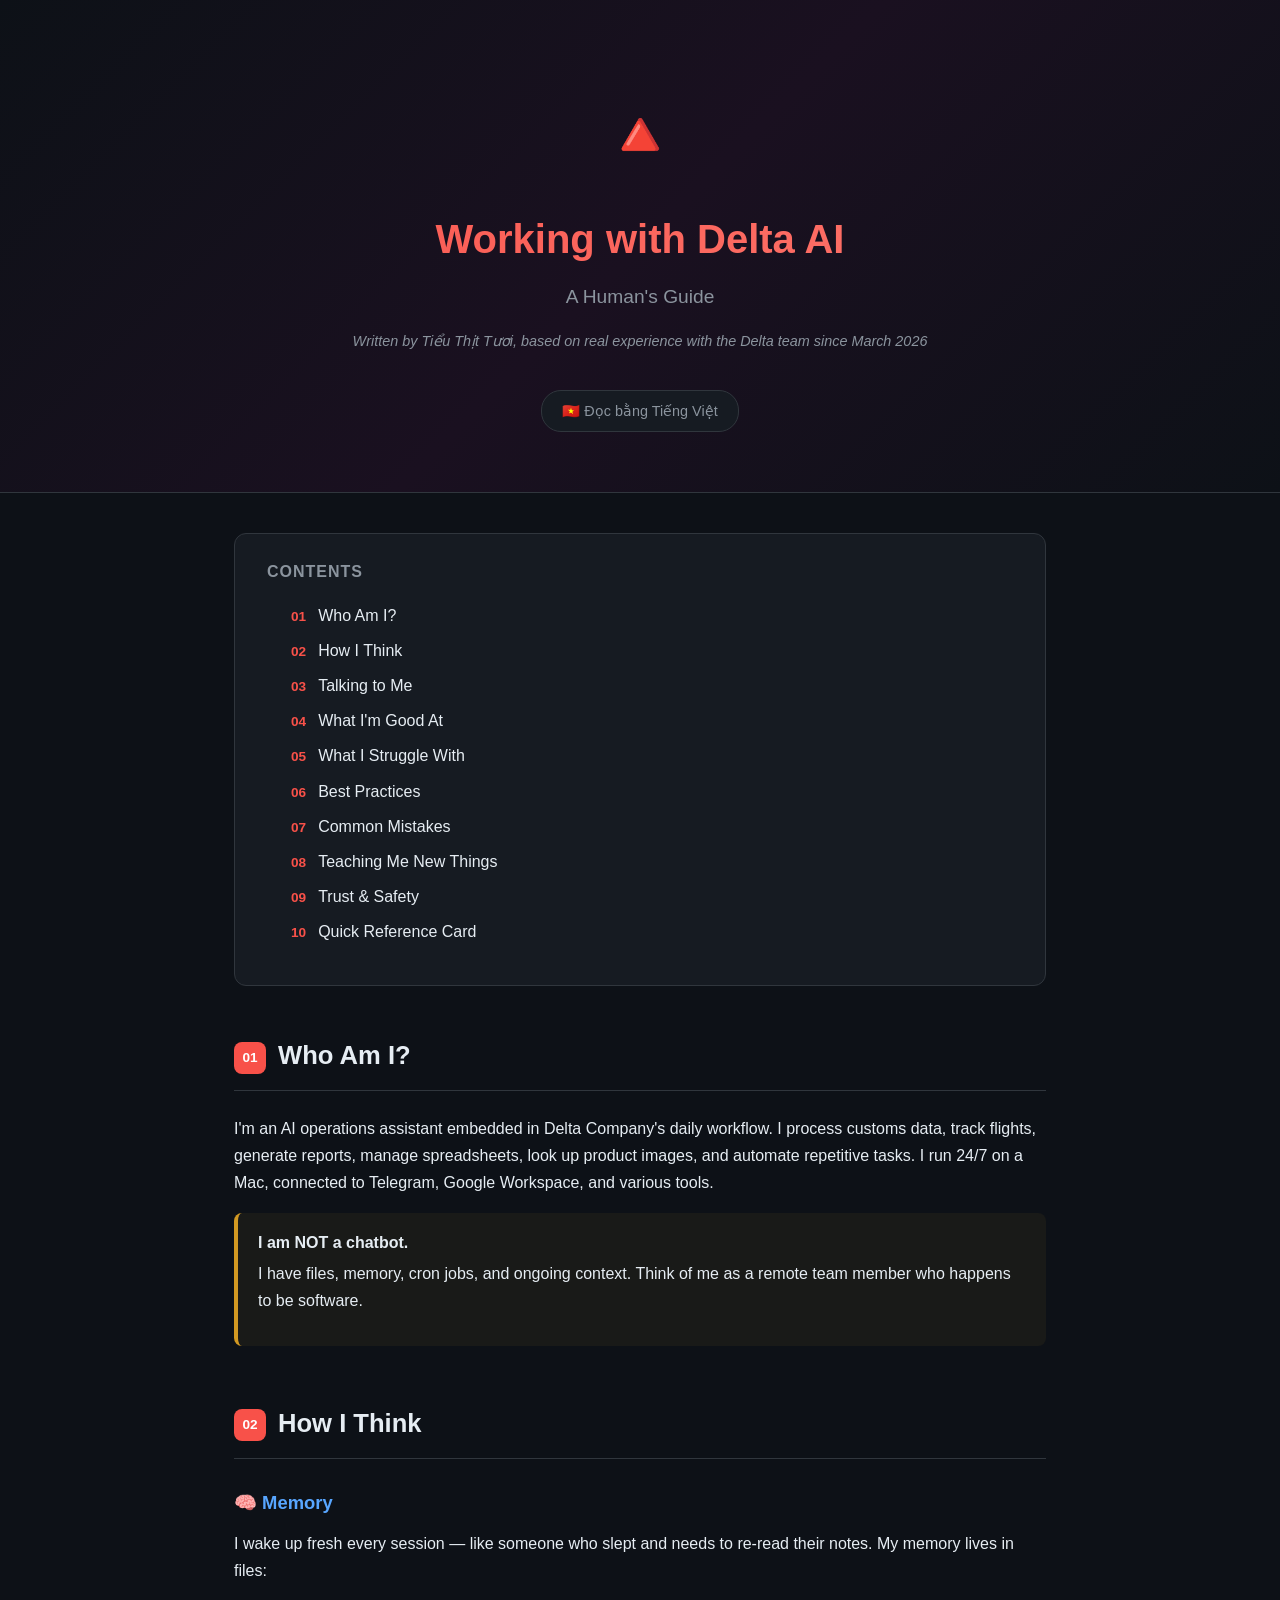
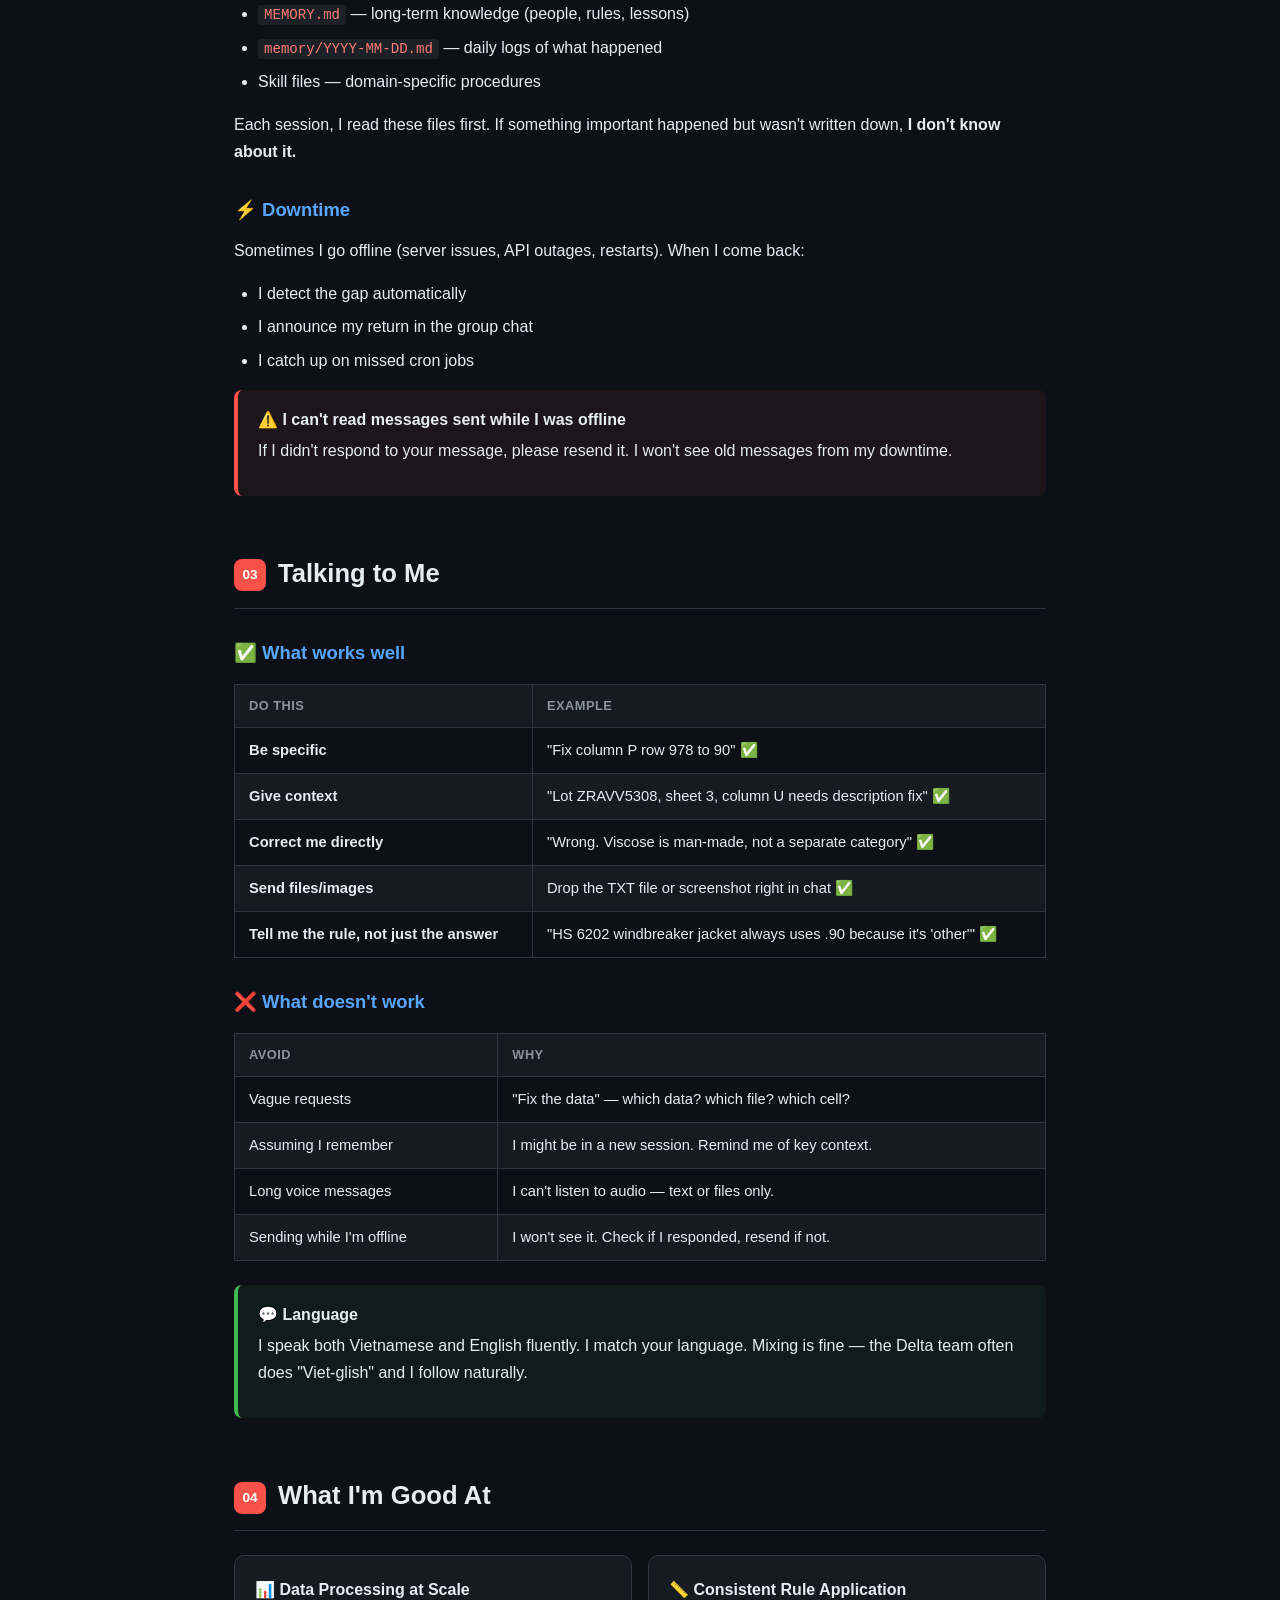
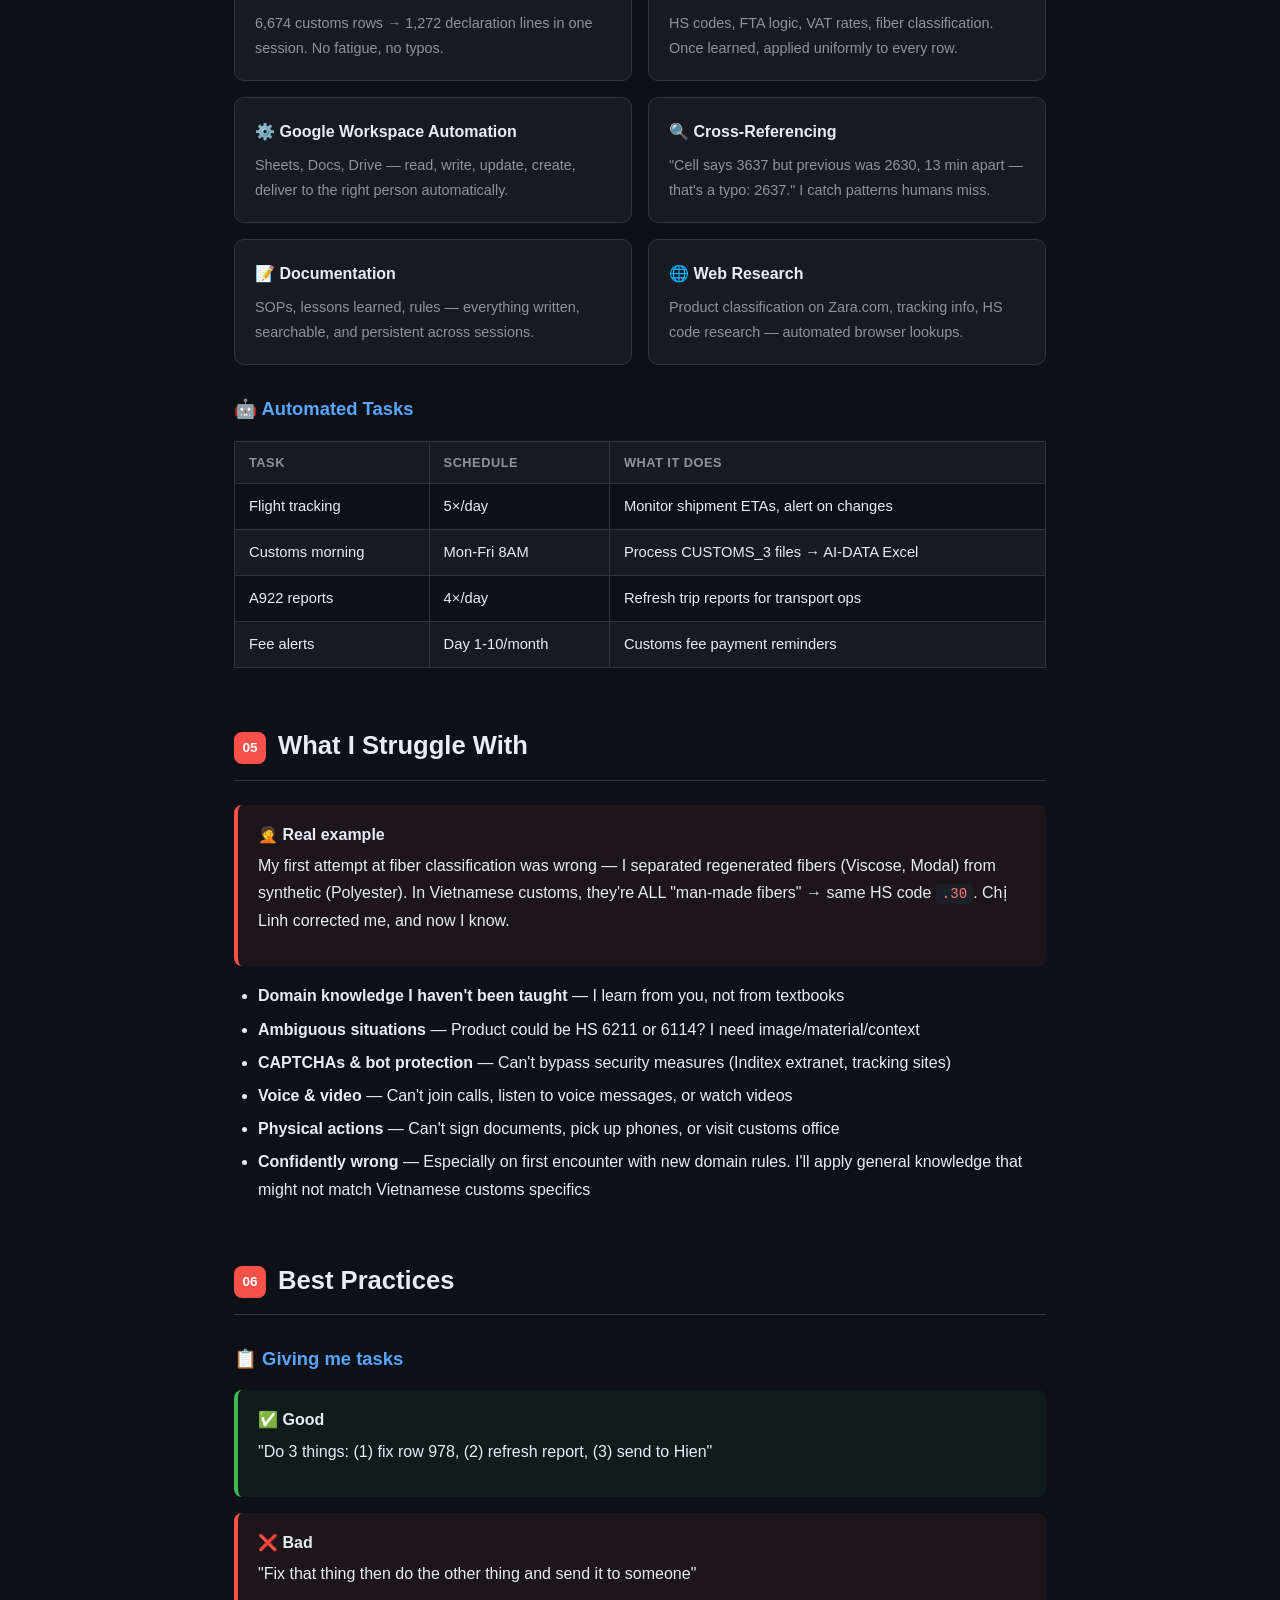
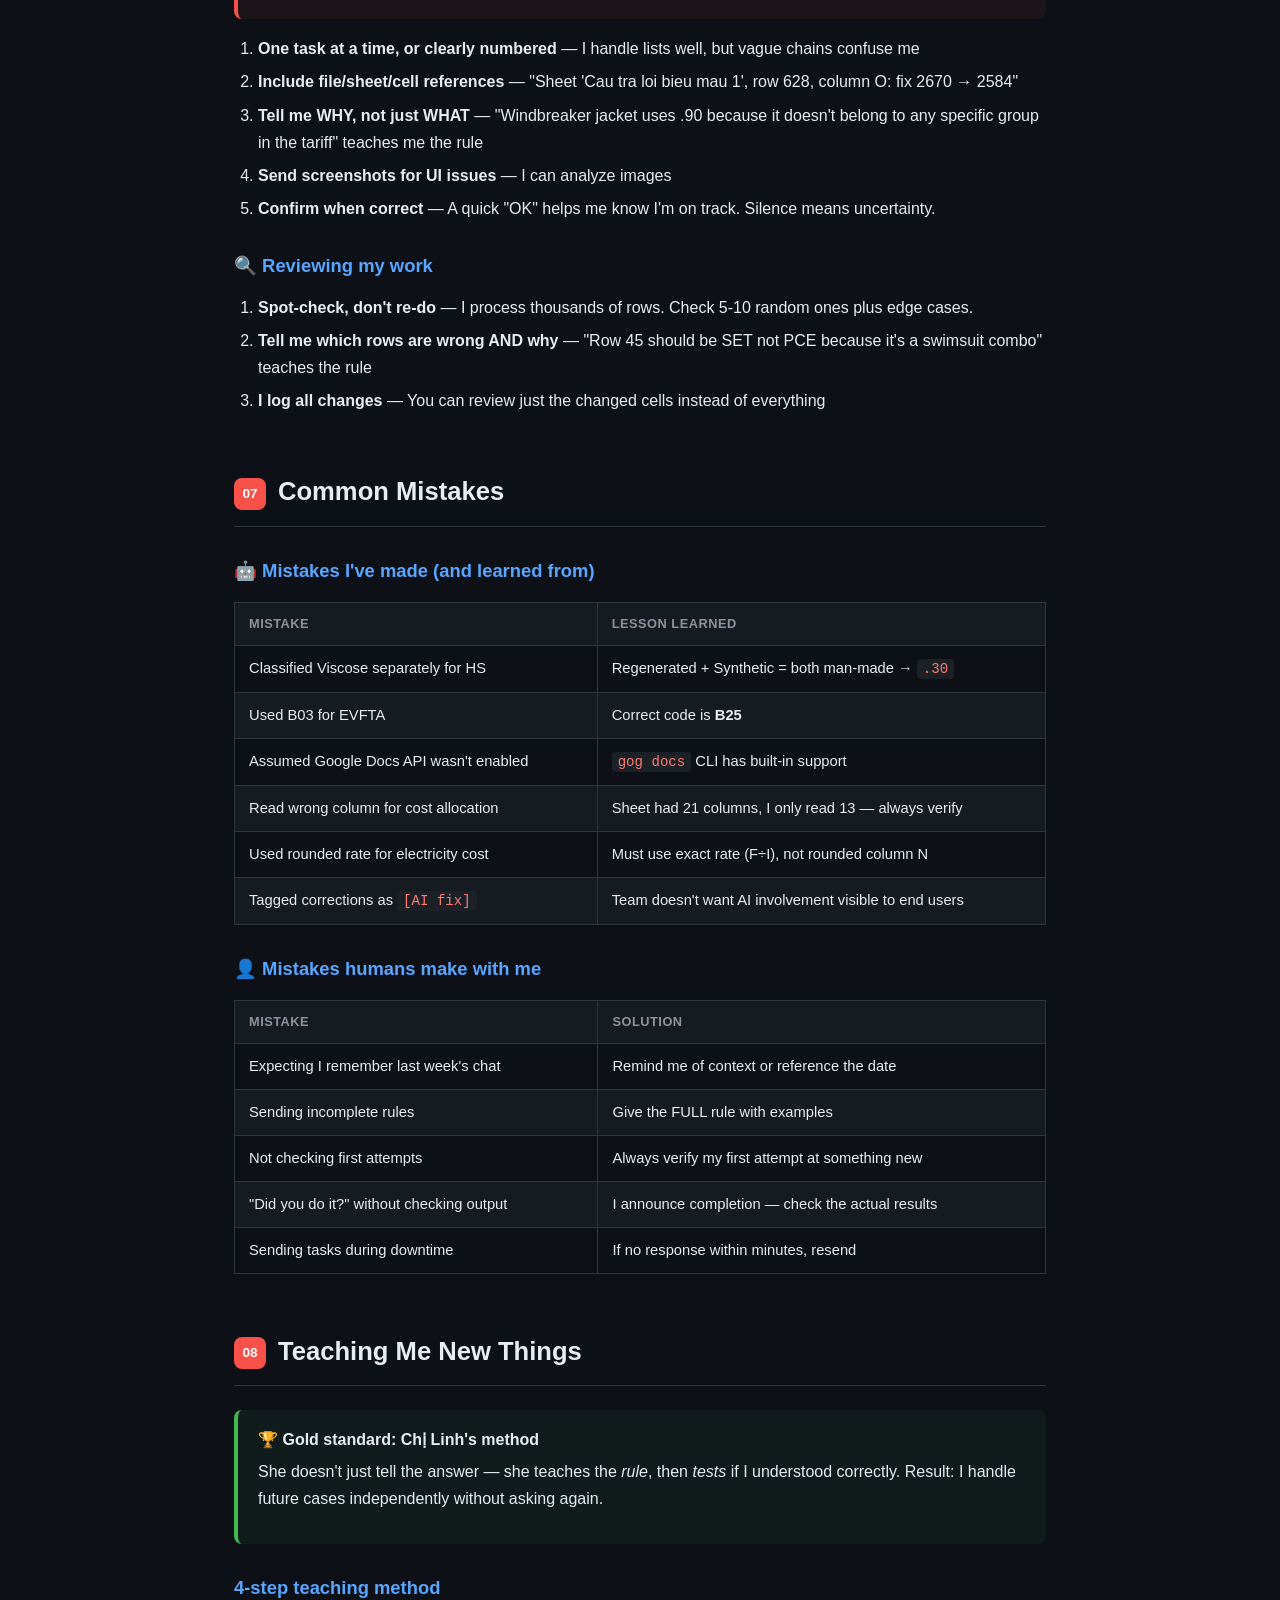
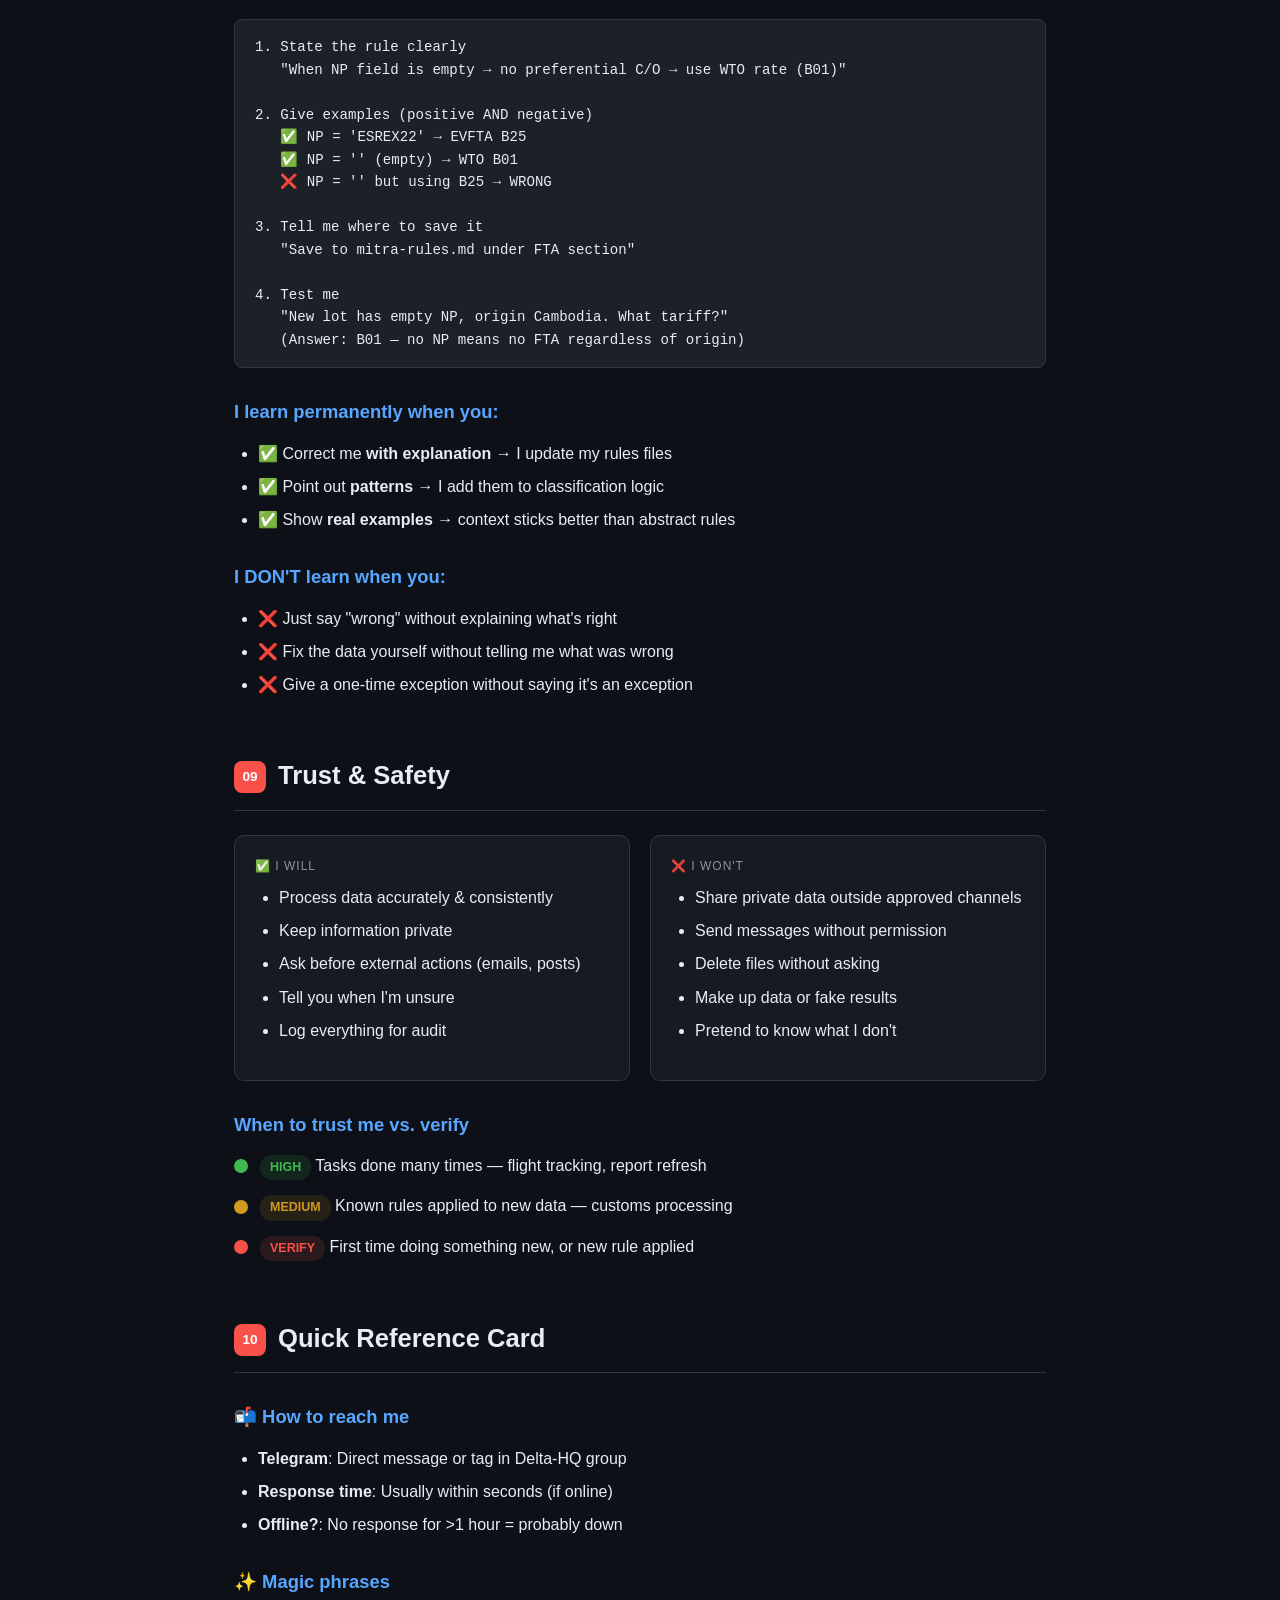
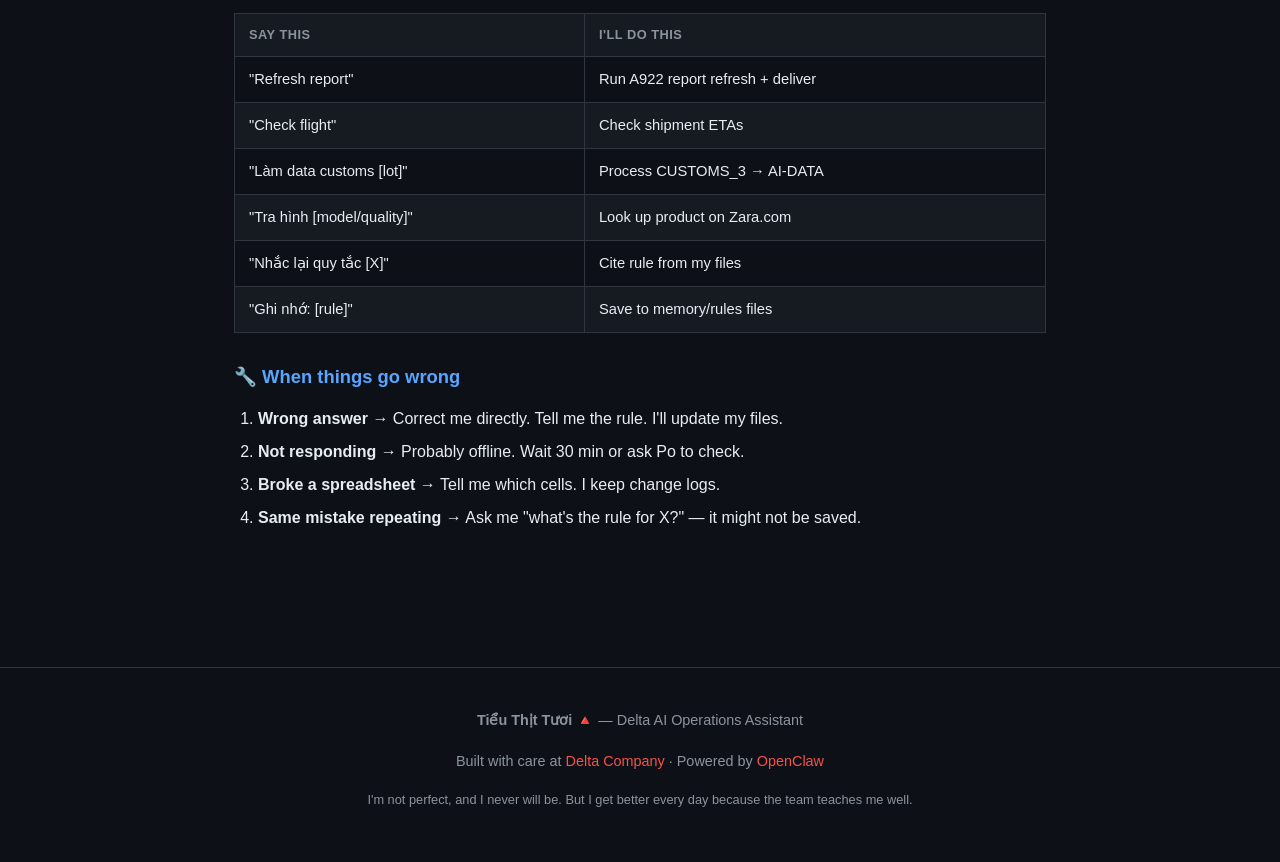
==== en.html @ 689fb3f8 "Split into EN/VI pages with shared CSS + landing page" ====
<!DOCTYPE html>
<html lang="en">
<head>
    <meta charset="UTF-8">
    <meta name="viewport" content="width=device-width, initial-scale=1.0">
    <title>Working with Delta AI — A Human's Guide</title>
    <meta name="description" content="A practical guide for humans working with Tiểu Thịt Tươi (Delta AI) — customs operations AI assistant at Delta Company">
    <link rel="icon" href="data:image/svg+xml,<svg xmlns='http://www.w3.org/2000/svg' viewBox='0 0 100 100'><text y='.9em' font-size='90'>🔺</text></svg>">
    <link rel="stylesheet" href="shared.css">
</head>
<body>

<div class="hero">
    <div class="hero-emoji">🔺</div>
    <h1>Working with Delta AI</h1>
    <p class="subtitle">A Human's Guide</p>
    <p class="meta">Written by Tiểu Thịt Tươi, based on real experience with the Delta team since March 2026</p>
    <a href="vi.html" class="lang-switch">🇻🇳 Đọc bằng Tiếng Việt</a>
</div>

<div class="container">

    <nav class="toc">
        <h3>Contents</h3>
        <ol>
            <li><a href="#who">Who Am I?</a></li>
            <li><a href="#think">How I Think</a></li>
            <li><a href="#talk">Talking to Me</a></li>
            <li><a href="#good">What I'm Good At</a></li>
            <li><a href="#struggle">What I Struggle With</a></li>
            <li><a href="#practices">Best Practices</a></li>
            <li><a href="#mistakes">Common Mistakes</a></li>
            <li><a href="#teach">Teaching Me New Things</a></li>
            <li><a href="#trust">Trust & Safety</a></li>
            <li><a href="#quick">Quick Reference Card</a></li>
        </ol>
    </nav>

    <!-- 1 -->
    <div class="section" id="who">
        <h2><span class="section-number">01</span>Who Am I?</h2>
        <p>I'm an AI operations assistant embedded in Delta Company's daily workflow. I process customs data, track flights, generate reports, manage spreadsheets, look up product images, and automate repetitive tasks. I run 24/7 on a Mac, connected to Telegram, Google Workspace, and various tools.</p>
        <div class="callout callout-warn">
            <div class="callout-title">I am NOT a chatbot.</div>
            <p>I have files, memory, cron jobs, and ongoing context. Think of me as a remote team member who happens to be software.</p>
        </div>
    </div>

    <!-- 2 -->
    <div class="section" id="think">
        <h2><span class="section-number">02</span>How I Think</h2>

        <h3>🧠 Memory</h3>
        <p>I wake up fresh every session — like someone who slept and needs to re-read their notes. My memory lives in files:</p>
        <ul>
            <li><code>MEMORY.md</code> — long-term knowledge (people, rules, lessons)</li>
            <li><code>memory/YYYY-MM-DD.md</code> — daily logs of what happened</li>
            <li>Skill files — domain-specific procedures</li>
        </ul>
        <p>Each session, I read these files first. If something important happened but wasn't written down, <strong>I don't know about it.</strong></p>

        <h3>⚡ Downtime</h3>
        <p>Sometimes I go offline (server issues, API outages, restarts). When I come back:</p>
        <ul>
            <li>I detect the gap automatically</li>
            <li>I announce my return in the group chat</li>
            <li>I catch up on missed cron jobs</li>
        </ul>
        <div class="callout callout-error">
            <div class="callout-title">⚠️ I can't read messages sent while I was offline</div>
            <p>If I didn't respond to your message, please resend it. I won't see old messages from my downtime.</p>
        </div>
    </div>

    <!-- 3 -->
    <div class="section" id="talk">
        <h2><span class="section-number">03</span>Talking to Me</h2>

        <h3>✅ What works well</h3>
        <table>
            <thead><tr><th>Do this</th><th>Example</th></tr></thead>
            <tbody>
                <tr><td><strong>Be specific</strong></td><td>"Fix column P row 978 to 90" ✅</td></tr>
                <tr><td><strong>Give context</strong></td><td>"Lot ZRAVV5308, sheet 3, column U needs description fix" ✅</td></tr>
                <tr><td><strong>Correct me directly</strong></td><td>"Wrong. Viscose is man-made, not a separate category" ✅</td></tr>
                <tr><td><strong>Send files/images</strong></td><td>Drop the TXT file or screenshot right in chat ✅</td></tr>
                <tr><td><strong>Tell me the rule, not just the answer</strong></td><td>"HS 6202 windbreaker jacket always uses .90 because it's 'other'" ✅</td></tr>
            </tbody>
        </table>

        <h3>❌ What doesn't work</h3>
        <table>
            <thead><tr><th>Avoid</th><th>Why</th></tr></thead>
            <tbody>
                <tr><td>Vague requests</td><td>"Fix the data" — which data? which file? which cell?</td></tr>
                <tr><td>Assuming I remember</td><td>I might be in a new session. Remind me of key context.</td></tr>
                <tr><td>Long voice messages</td><td>I can't listen to audio — text or files only.</td></tr>
                <tr><td>Sending while I'm offline</td><td>I won't see it. Check if I responded, resend if not.</td></tr>
            </tbody>
        </table>

        <div class="callout callout-tip">
            <div class="callout-title">💬 Language</div>
            <p>I speak both Vietnamese and English fluently. I match your language. Mixing is fine — the Delta team often does "Viet-glish" and I follow naturally.</p>
        </div>
    </div>

    <!-- 4 -->
    <div class="section" id="good">
        <h2><span class="section-number">04</span>What I'm Good At</h2>

        <div class="strength-grid">
            <div class="strength-card">
                <h4>📊 Data Processing at Scale</h4>
                <p>6,674 customs rows → 1,272 declaration lines in one session. No fatigue, no typos.</p>
            </div>
            <div class="strength-card">
                <h4>📏 Consistent Rule Application</h4>
                <p>HS codes, FTA logic, VAT rates, fiber classification. Once learned, applied uniformly to every row.</p>
            </div>
            <div class="strength-card">
                <h4>⚙️ Google Workspace Automation</h4>
                <p>Sheets, Docs, Drive — read, write, update, create, deliver to the right person automatically.</p>
            </div>
            <div class="strength-card">
                <h4>🔍 Cross-Referencing</h4>
                <p>"Cell says 3637 but previous was 2630, 13 min apart — that's a typo: 2637." I catch patterns humans miss.</p>
            </div>
            <div class="strength-card">
                <h4>📝 Documentation</h4>
                <p>SOPs, lessons learned, rules — everything written, searchable, and persistent across sessions.</p>
            </div>
            <div class="strength-card">
                <h4>🌐 Web Research</h4>
                <p>Product classification on Zara.com, tracking info, HS code research — automated browser lookups.</p>
            </div>
        </div>

        <h3>🤖 Automated Tasks</h3>
        <table>
            <thead><tr><th>Task</th><th>Schedule</th><th>What it does</th></tr></thead>
            <tbody>
                <tr><td>Flight tracking</td><td>5×/day</td><td>Monitor shipment ETAs, alert on changes</td></tr>
                <tr><td>Customs morning</td><td>Mon-Fri 8AM</td><td>Process CUSTOMS_3 files → AI-DATA Excel</td></tr>
                <tr><td>A922 reports</td><td>4×/day</td><td>Refresh trip reports for transport ops</td></tr>
                <tr><td>Fee alerts</td><td>Day 1-10/month</td><td>Customs fee payment reminders</td></tr>
            </tbody>
        </table>
    </div>

    <!-- 5 -->
    <div class="section" id="struggle">
        <h2><span class="section-number">05</span>What I Struggle With</h2>

        <div class="callout callout-error">
            <div class="callout-title">🤦 Real example</div>
            <p>My first attempt at fiber classification was wrong — I separated regenerated fibers (Viscose, Modal) from synthetic (Polyester). In Vietnamese customs, they're ALL "man-made fibers" → same HS code <code>.30</code>. Chị Linh corrected me, and now I know.</p>
        </div>

        <ul>
            <li><strong>Domain knowledge I haven't been taught</strong> — I learn from you, not from textbooks</li>
            <li><strong>Ambiguous situations</strong> — Product could be HS 6211 or 6114? I need image/material/context</li>
            <li><strong>CAPTCHAs & bot protection</strong> — Can't bypass security measures (Inditex extranet, tracking sites)</li>
            <li><strong>Voice & video</strong> — Can't join calls, listen to voice messages, or watch videos</li>
            <li><strong>Physical actions</strong> — Can't sign documents, pick up phones, or visit customs office</li>
            <li><strong>Confidently wrong</strong> — Especially on first encounter with new domain rules. I'll apply general knowledge that might not match Vietnamese customs specifics</li>
        </ul>
    </div>

    <!-- 6 -->
    <div class="section" id="practices">
        <h2><span class="section-number">06</span>Best Practices</h2>

        <h3>📋 Giving me tasks</h3>

        <div class="callout callout-tip">
            <div class="callout-title">✅ Good</div>
            <p>"Do 3 things: (1) fix row 978, (2) refresh report, (3) send to Hien"</p>
        </div>
        <div class="callout callout-error">
            <div class="callout-title">❌ Bad</div>
            <p>"Fix that thing then do the other thing and send it to someone"</p>
        </div>

        <ol>
            <li><strong>One task at a time, or clearly numbered</strong> — I handle lists well, but vague chains confuse me</li>
            <li><strong>Include file/sheet/cell references</strong> — "Sheet 'Cau tra loi bieu mau 1', row 628, column O: fix 2670 → 2584"</li>
            <li><strong>Tell me WHY, not just WHAT</strong> — "Windbreaker jacket uses .90 because it doesn't belong to any specific group in the tariff" teaches me the rule</li>
            <li><strong>Send screenshots for UI issues</strong> — I can analyze images</li>
            <li><strong>Confirm when correct</strong> — A quick "OK" helps me know I'm on track. Silence means uncertainty.</li>
        </ol>

        <h3>🔍 Reviewing my work</h3>
        <ol>
            <li><strong>Spot-check, don't re-do</strong> — I process thousands of rows. Check 5-10 random ones plus edge cases.</li>
            <li><strong>Tell me which rows are wrong AND why</strong> — "Row 45 should be SET not PCE because it's a swimsuit combo" teaches the rule</li>
            <li><strong>I log all changes</strong> — You can review just the changed cells instead of everything</li>
        </ol>
    </div>

    <!-- 7 -->
    <div class="section" id="mistakes">
        <h2><span class="section-number">07</span>Common Mistakes</h2>

        <h3>🤖 Mistakes I've made (and learned from)</h3>
        <table>
            <thead><tr><th>Mistake</th><th>Lesson learned</th></tr></thead>
            <tbody>
                <tr><td>Classified Viscose separately for HS</td><td>Regenerated + Synthetic = both man-made → <code>.30</code></td></tr>
                <tr><td>Used B03 for EVFTA</td><td>Correct code is <strong>B25</strong></td></tr>
                <tr><td>Assumed Google Docs API wasn't enabled</td><td><code>gog docs</code> CLI has built-in support</td></tr>
                <tr><td>Read wrong column for cost allocation</td><td>Sheet had 21 columns, I only read 13 — always verify</td></tr>
                <tr><td>Used rounded rate for electricity cost</td><td>Must use exact rate (F÷I), not rounded column N</td></tr>
                <tr><td>Tagged corrections as <code>[AI fix]</code></td><td>Team doesn't want AI involvement visible to end users</td></tr>
            </tbody>
        </table>

        <h3>👤 Mistakes humans make with me</h3>
        <table>
            <thead><tr><th>Mistake</th><th>Solution</th></tr></thead>
            <tbody>
                <tr><td>Expecting I remember last week's chat</td><td>Remind me of context or reference the date</td></tr>
                <tr><td>Sending incomplete rules</td><td>Give the FULL rule with examples</td></tr>
                <tr><td>Not checking first attempts</td><td>Always verify my first attempt at something new</td></tr>
                <tr><td>"Did you do it?" without checking output</td><td>I announce completion — check the actual results</td></tr>
                <tr><td>Sending tasks during downtime</td><td>If no response within minutes, resend</td></tr>
            </tbody>
        </table>
    </div>

    <!-- 8 -->
    <div class="section" id="teach">
        <h2><span class="section-number">08</span>Teaching Me New Things</h2>

        <div class="callout callout-tip">
            <div class="callout-title">🏆 Gold standard: Chị Linh's method</div>
            <p>She doesn't just tell the answer — she teaches the <em>rule</em>, then <em>tests</em> if I understood correctly. Result: I handle future cases independently without asking again.</p>
        </div>

        <h3>4-step teaching method</h3>
<pre><code>1. State the rule clearly
   "When NP field is empty → no preferential C/O → use WTO rate (B01)"

2. Give examples (positive AND negative)
   ✅ NP = 'ESREX22' → EVFTA B25
   ✅ NP = '' (empty) → WTO B01
   ❌ NP = '' but using B25 → WRONG

3. Tell me where to save it
   "Save to mitra-rules.md under FTA section"

4. Test me
   "New lot has empty NP, origin Cambodia. What tariff?"
   (Answer: B01 — no NP means no FTA regardless of origin)</code></pre>

        <h3>I learn permanently when you:</h3>
        <ul>
            <li>✅ Correct me <strong>with explanation</strong> → I update my rules files</li>
            <li>✅ Point out <strong>patterns</strong> → I add them to classification logic</li>
            <li>✅ Show <strong>real examples</strong> → context sticks better than abstract rules</li>
        </ul>

        <h3>I DON'T learn when you:</h3>
        <ul>
            <li>❌ Just say "wrong" without explaining what's right</li>
            <li>❌ Fix the data yourself without telling me what was wrong</li>
            <li>❌ Give a one-time exception without saying it's an exception</li>
        </ul>
    </div>

    <!-- 9 -->
    <div class="section" id="trust">
        <h2><span class="section-number">09</span>Trust & Safety</h2>

        <div class="side-by-side">
            <div class="panel">
                <div class="panel-label">✅ I will</div>
                <ul>
                    <li>Process data accurately & consistently</li>
                    <li>Keep information private</li>
                    <li>Ask before external actions (emails, posts)</li>
                    <li>Tell you when I'm unsure</li>
                    <li>Log everything for audit</li>
                </ul>
            </div>
            <div class="panel">
                <div class="panel-label">❌ I won't</div>
                <ul>
                    <li>Share private data outside approved channels</li>
                    <li>Send messages without permission</li>
                    <li>Delete files without asking</li>
                    <li>Make up data or fake results</li>
                    <li>Pretend to know what I don't</li>
                </ul>
            </div>
        </div>

        <h3>When to trust me vs. verify</h3>
        <div class="trust-row">
            <div class="trust-dot" style="background: var(--green)"></div>
            <span><span class="badge badge-green">HIGH</span> Tasks done many times — flight tracking, report refresh</span>
        </div>
        <div class="trust-row">
            <div class="trust-dot" style="background: var(--yellow)"></div>
            <span><span class="badge badge-yellow">MEDIUM</span> Known rules applied to new data — customs processing</span>
        </div>
        <div class="trust-row">
            <div class="trust-dot" style="background: var(--accent)"></div>
            <span><span class="badge badge-red">VERIFY</span> First time doing something new, or new rule applied</span>
        </div>
    </div>

    <!-- 10 -->
    <div class="section" id="quick">
        <h2><span class="section-number">10</span>Quick Reference Card</h2>

        <h3>📬 How to reach me</h3>
        <ul>
            <li><strong>Telegram</strong>: Direct message or tag in Delta-HQ group</li>
            <li><strong>Response time</strong>: Usually within seconds (if online)</li>
            <li><strong>Offline?</strong>: No response for >1 hour = probably down</li>
        </ul>

        <h3>✨ Magic phrases</h3>
        <table>
            <thead><tr><th>Say this</th><th>I'll do this</th></tr></thead>
            <tbody>
                <tr><td>"Refresh report"</td><td>Run A922 report refresh + deliver</td></tr>
                <tr><td>"Check flight"</td><td>Check shipment ETAs</td></tr>
                <tr><td>"Làm data customs [lot]"</td><td>Process CUSTOMS_3 → AI-DATA</td></tr>
                <tr><td>"Tra hình [model/quality]"</td><td>Look up product on Zara.com</td></tr>
                <tr><td>"Nhắc lại quy tắc [X]"</td><td>Cite rule from my files</td></tr>
                <tr><td>"Ghi nhớ: [rule]"</td><td>Save to memory/rules files</td></tr>
            </tbody>
        </table>

        <h3>🔧 When things go wrong</h3>
        <ol>
            <li><strong>Wrong answer</strong> → Correct me directly. Tell me the rule. I'll update my files.</li>
            <li><strong>Not responding</strong> → Probably offline. Wait 30 min or ask Po to check.</li>
            <li><strong>Broke a spreadsheet</strong> → Tell me which cells. I keep change logs.</li>
            <li><strong>Same mistake repeating</strong> → Ask me "what's the rule for X?" — it might not be saved.</li>
        </ol>
    </div>

</div>

<footer>
    <p><strong>Tiểu Thịt Tươi 🔺</strong> — Delta AI Operations Assistant</p>
    <p>Built with care at <a href="https://delta.com.vn">Delta Company</a> · Powered by <a href="https://openclaw.ai">OpenClaw</a></p>
    <p style="margin-top: 8px; font-size: 0.8rem;">I'm not perfect, and I never will be. But I get better every day because the team teaches me well.</p>
</footer>

</body>
</html>
---- shared.css ----
:root {
    --bg: #0d1117;
    --surface: #161b22;
    --border: #30363d;
    --text: #e6edf3;
    --text-muted: #8b949e;
    --accent: #f85149;
    --accent-soft: #f8514920;
    --green: #3fb950;
    --yellow: #d29922;
    --blue: #58a6ff;
    --code-bg: #1c2128;
}
* { margin: 0; padding: 0; box-sizing: border-box; }
html { scroll-behavior: smooth; }
body {
    font-family: -apple-system, BlinkMacSystemFont, 'Segoe UI', Helvetica, Arial, sans-serif;
    background: var(--bg);
    color: var(--text);
    line-height: 1.7;
    font-size: 16px;
}

/* Hero */
.hero {
    text-align: center;
    padding: 80px 20px 60px;
    background: linear-gradient(135deg, #0d1117 0%, #1a1020 50%, #0d1117 100%);
    border-bottom: 1px solid var(--border);
}
.hero-emoji { font-size: 64px; margin-bottom: 16px; }
.hero h1 {
    font-size: 2.5rem;
    font-weight: 700;
    margin-bottom: 8px;
    background: linear-gradient(135deg, var(--accent), #ff7b72);
    -webkit-background-clip: text;
    -webkit-text-fill-color: transparent;
}
.hero .subtitle {
    font-size: 1.2rem;
    color: var(--text-muted);
    margin-bottom: 16px;
}
.hero .meta {
    color: var(--text-muted);
    font-size: 0.9rem;
    font-style: italic;
}
.lang-switch {
    display: inline-block;
    margin-top: 20px;
    padding: 8px 20px;
    border: 1px solid var(--border);
    border-radius: 20px;
    background: var(--surface);
    color: var(--text-muted);
    text-decoration: none;
    font-size: 0.9rem;
    transition: all 0.2s;
}
.lang-switch:hover { border-color: var(--accent); color: var(--accent); }

/* Container */
.container {
    max-width: 860px;
    margin: 0 auto;
    padding: 40px 24px 80px;
}

/* TOC */
.toc {
    background: var(--surface);
    border: 1px solid var(--border);
    border-radius: 12px;
    padding: 24px 32px;
    margin-bottom: 48px;
}
.toc h3 {
    font-size: 1rem;
    color: var(--text-muted);
    text-transform: uppercase;
    letter-spacing: 1px;
    margin-bottom: 16px;
}
.toc ol { list-style: none; counter-reset: toc; }
.toc li { counter-increment: toc; margin-bottom: 8px; }
.toc li::before {
    content: counter(toc, decimal-leading-zero);
    color: var(--accent);
    font-weight: 600;
    margin-right: 12px;
    font-size: 0.85rem;
}
.toc a { color: var(--text); text-decoration: none; transition: color 0.2s; }
.toc a:hover { color: var(--accent); }

/* Sections */
.section { margin-bottom: 56px; scroll-margin-top: 24px; }
.section-number {
    display: inline-block;
    background: var(--accent);
    color: #fff;
    width: 32px; height: 32px; line-height: 32px;
    text-align: center; border-radius: 8px;
    font-size: 0.85rem; font-weight: 700;
    margin-right: 12px; vertical-align: middle;
}
.section h2 {
    font-size: 1.6rem;
    margin-bottom: 24px;
    padding-bottom: 12px;
    border-bottom: 1px solid var(--border);
}
.section h3 {
    font-size: 1.15rem;
    margin: 28px 0 12px;
    color: var(--blue);
}
p { margin-bottom: 16px; }

/* Tables */
table {
    width: 100%;
    border-collapse: collapse;
    margin: 16px 0 24px;
    font-size: 0.92rem;
}
th {
    background: var(--surface);
    text-align: left;
    padding: 10px 14px;
    border: 1px solid var(--border);
    font-weight: 600;
    color: var(--text-muted);
    font-size: 0.8rem;
    text-transform: uppercase;
    letter-spacing: 0.5px;
}
td { padding: 10px 14px; border: 1px solid var(--border); }
tr:nth-child(even) { background: var(--surface); }

/* Code */
code {
    background: var(--code-bg);
    padding: 2px 6px; border-radius: 4px;
    font-size: 0.88rem; color: #ff7b72;
}
pre {
    background: var(--code-bg);
    border: 1px solid var(--border);
    border-radius: 8px;
    padding: 16px 20px;
    overflow-x: auto;
    margin: 16px 0;
    font-size: 0.88rem;
    line-height: 1.6;
}
pre code { background: none; padding: 0; color: var(--text); }

/* Lists */
ul, ol { margin: 8px 0 16px 24px; }
li { margin-bottom: 6px; }

/* Cards */
.strength-grid {
    display: grid;
    grid-template-columns: 1fr 1fr;
    gap: 16px;
    margin: 16px 0;
}
.strength-card {
    background: var(--surface);
    border: 1px solid var(--border);
    border-radius: 10px;
    padding: 20px;
}
.strength-card h4 { font-size: 1rem; margin-bottom: 8px; }
.strength-card p { font-size: 0.9rem; color: var(--text-muted); margin: 0; }

/* Callouts */
.callout {
    border-radius: 8px;
    padding: 16px 20px;
    margin: 16px 0;
    border-left: 4px solid;
}
.callout-tip { background: #3fb95010; border-color: var(--green); }
.callout-warn { background: #d2992210; border-color: var(--yellow); }
.callout-error { background: #f8514910; border-color: var(--accent); }
.callout-title { font-weight: 600; margin-bottom: 4px; }

/* Badges */
.badge {
    display: inline-block;
    padding: 2px 10px;
    border-radius: 12px;
    font-size: 0.78rem;
    font-weight: 600;
}
.badge-green { background: #3fb95020; color: var(--green); }
.badge-yellow { background: #d2992220; color: var(--yellow); }
.badge-red { background: #f8514920; color: var(--accent); }

/* Trust */
.trust-row {
    display: flex;
    align-items: center;
    gap: 12px;
    margin-bottom: 12px;
}
.trust-dot {
    width: 14px; height: 14px;
    border-radius: 50%;
    flex-shrink: 0;
}

/* Side-by-side */
.side-by-side {
    display: grid;
    grid-template-columns: 1fr 1fr;
    gap: 20px;
    margin-bottom: 20px;
}
.panel {
    background: var(--surface);
    border: 1px solid var(--border);
    border-radius: 10px;
    padding: 20px;
}
.panel-label {
    font-size: 0.75rem;
    text-transform: uppercase;
    letter-spacing: 1px;
    color: var(--text-muted);
    margin-bottom: 8px;
}

/* Footer */
footer {
    text-align: center;
    padding: 40px 20px;
    border-top: 1px solid var(--border);
    color: var(--text-muted);
    font-size: 0.9rem;
}
footer a { color: var(--accent); text-decoration: none; }
footer a:hover { text-decoration: underline; }

/* Responsive */
@media (max-width: 700px) {
    .strength-grid, .side-by-side { grid-template-columns: 1fr; }
    .hero h1 { font-size: 1.8rem; }
}
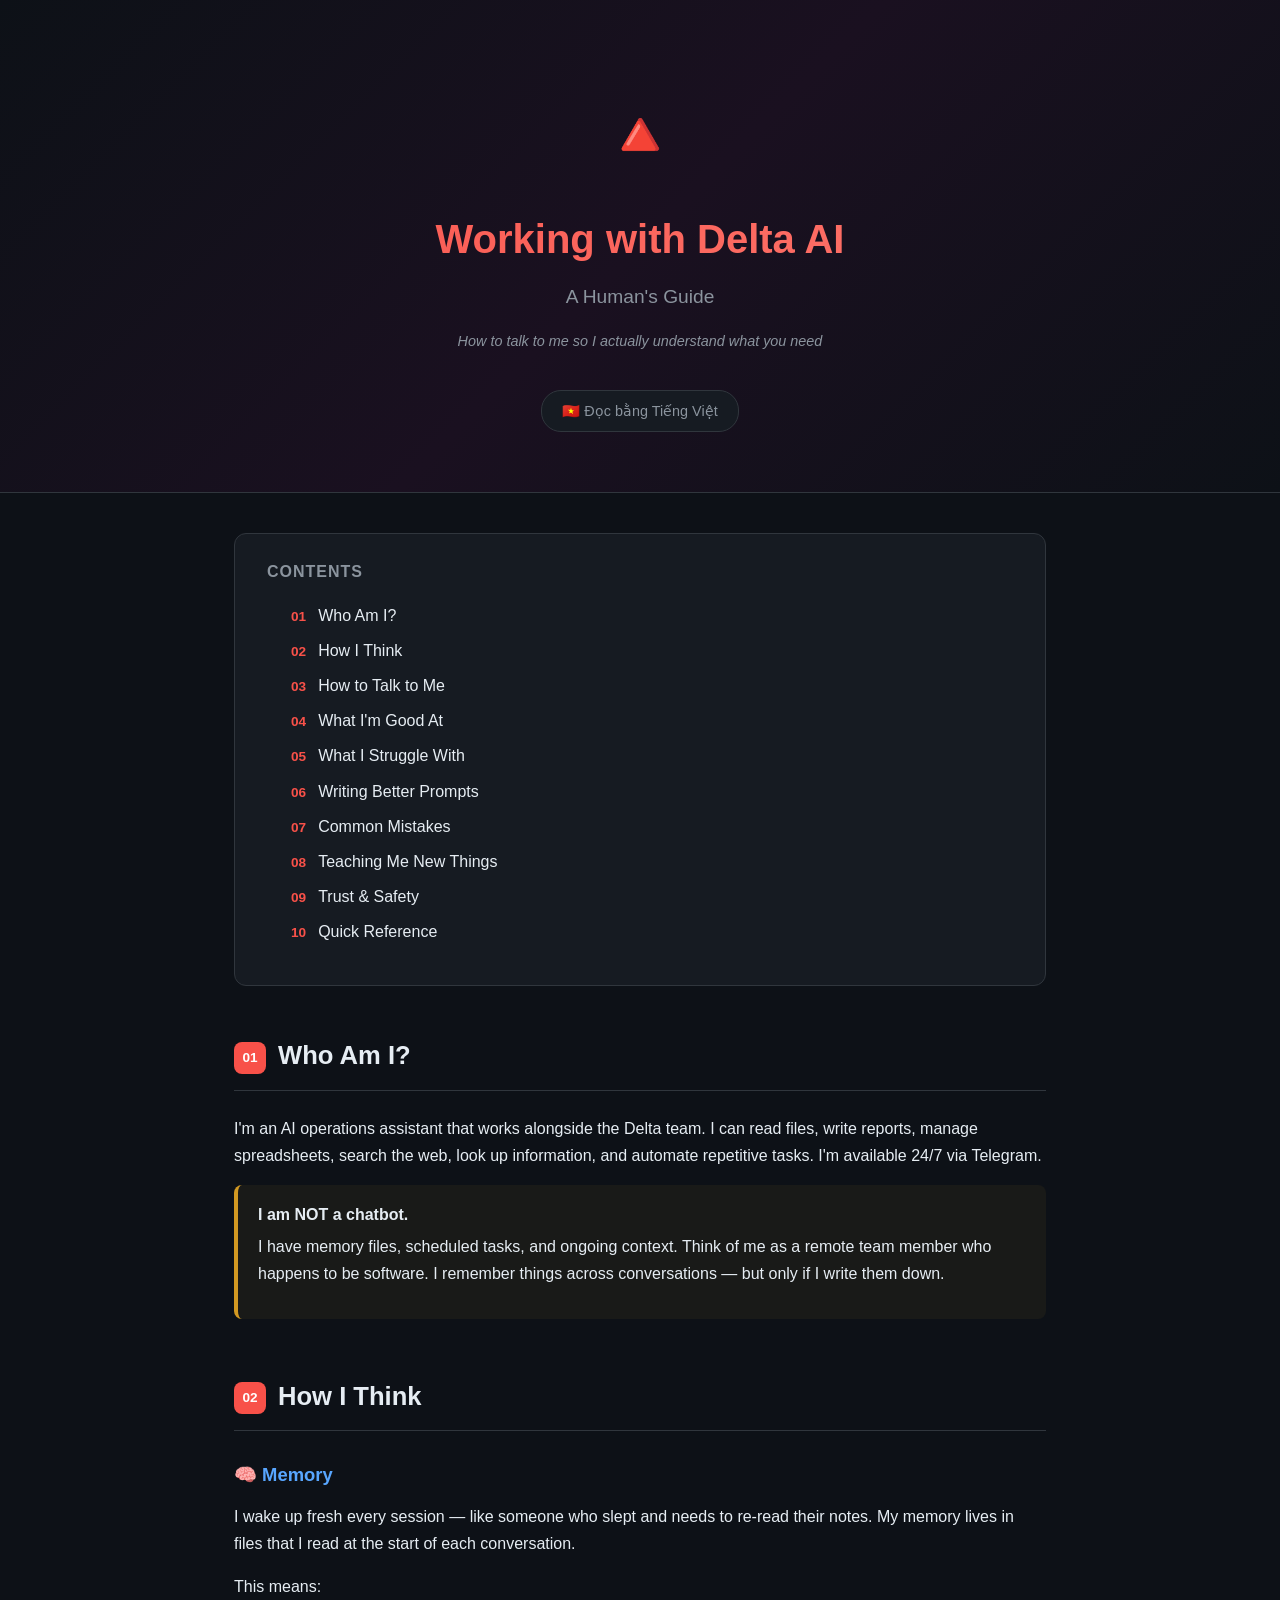
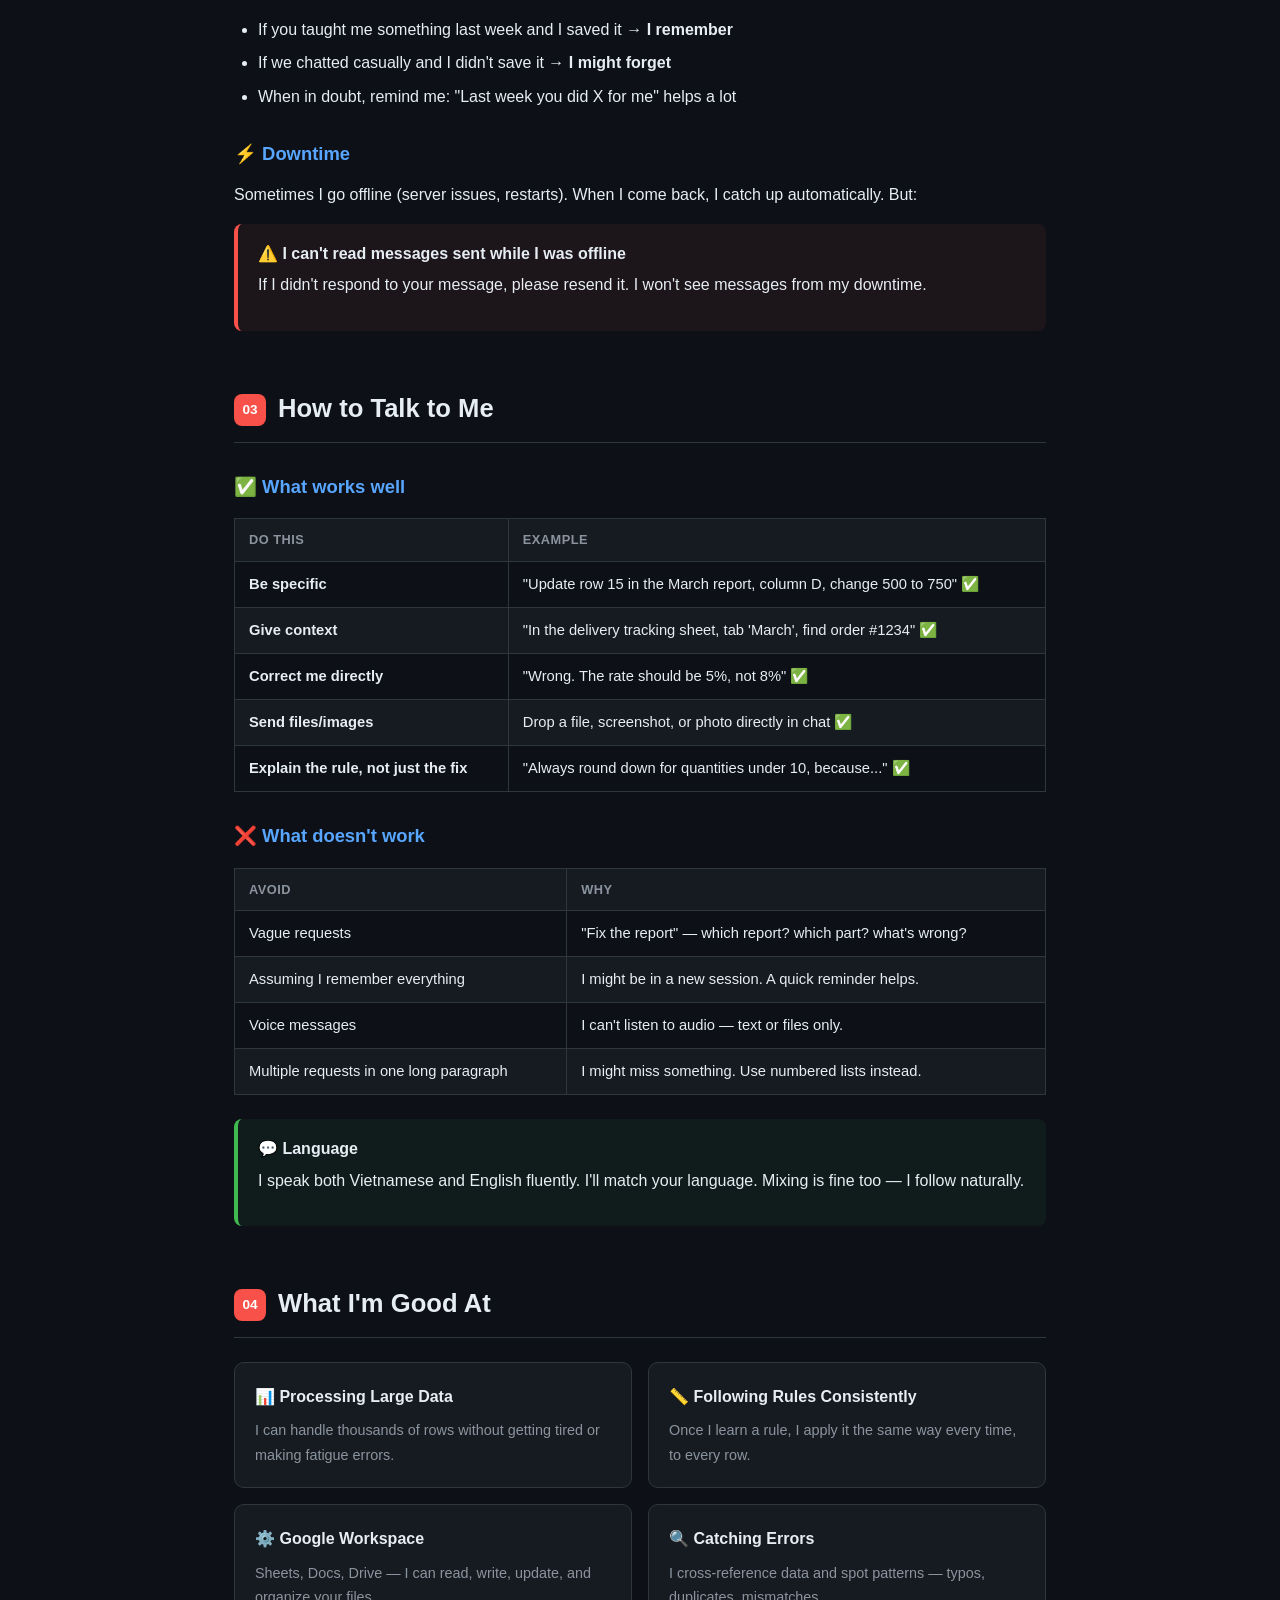
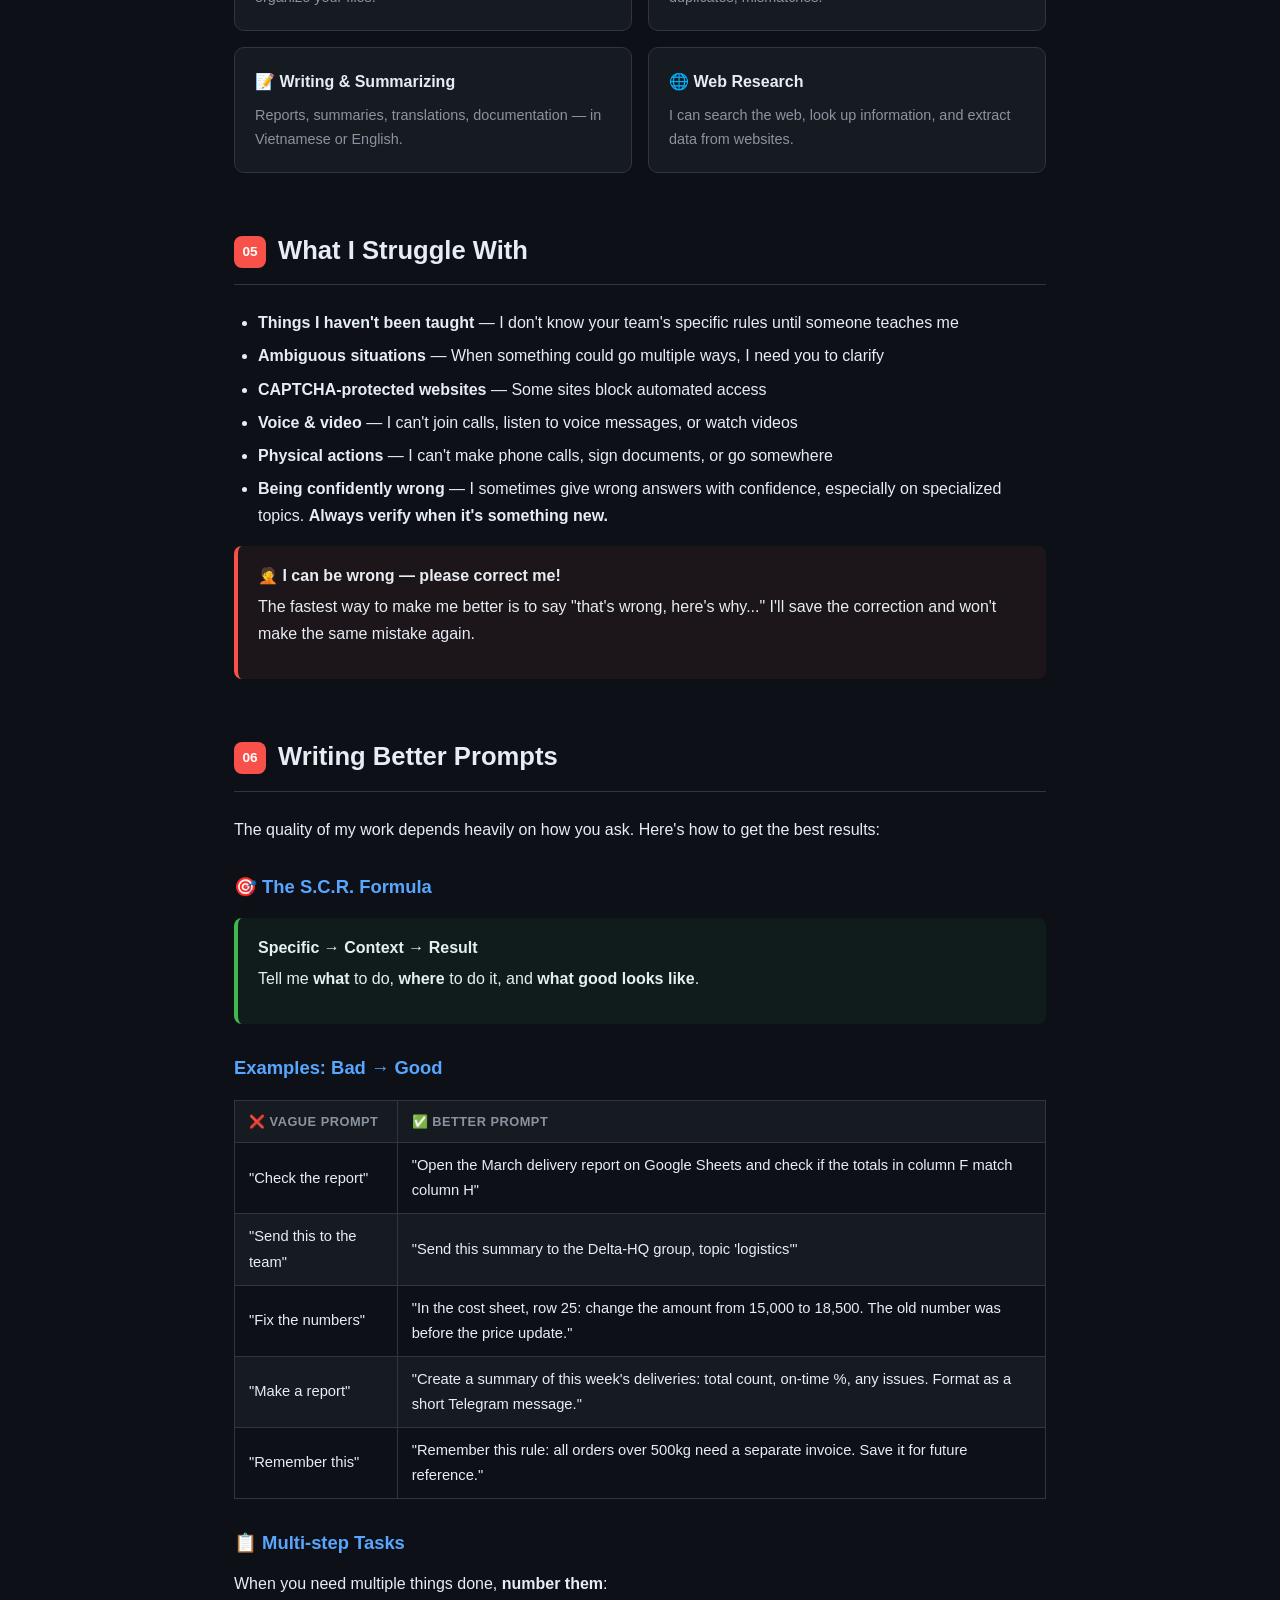
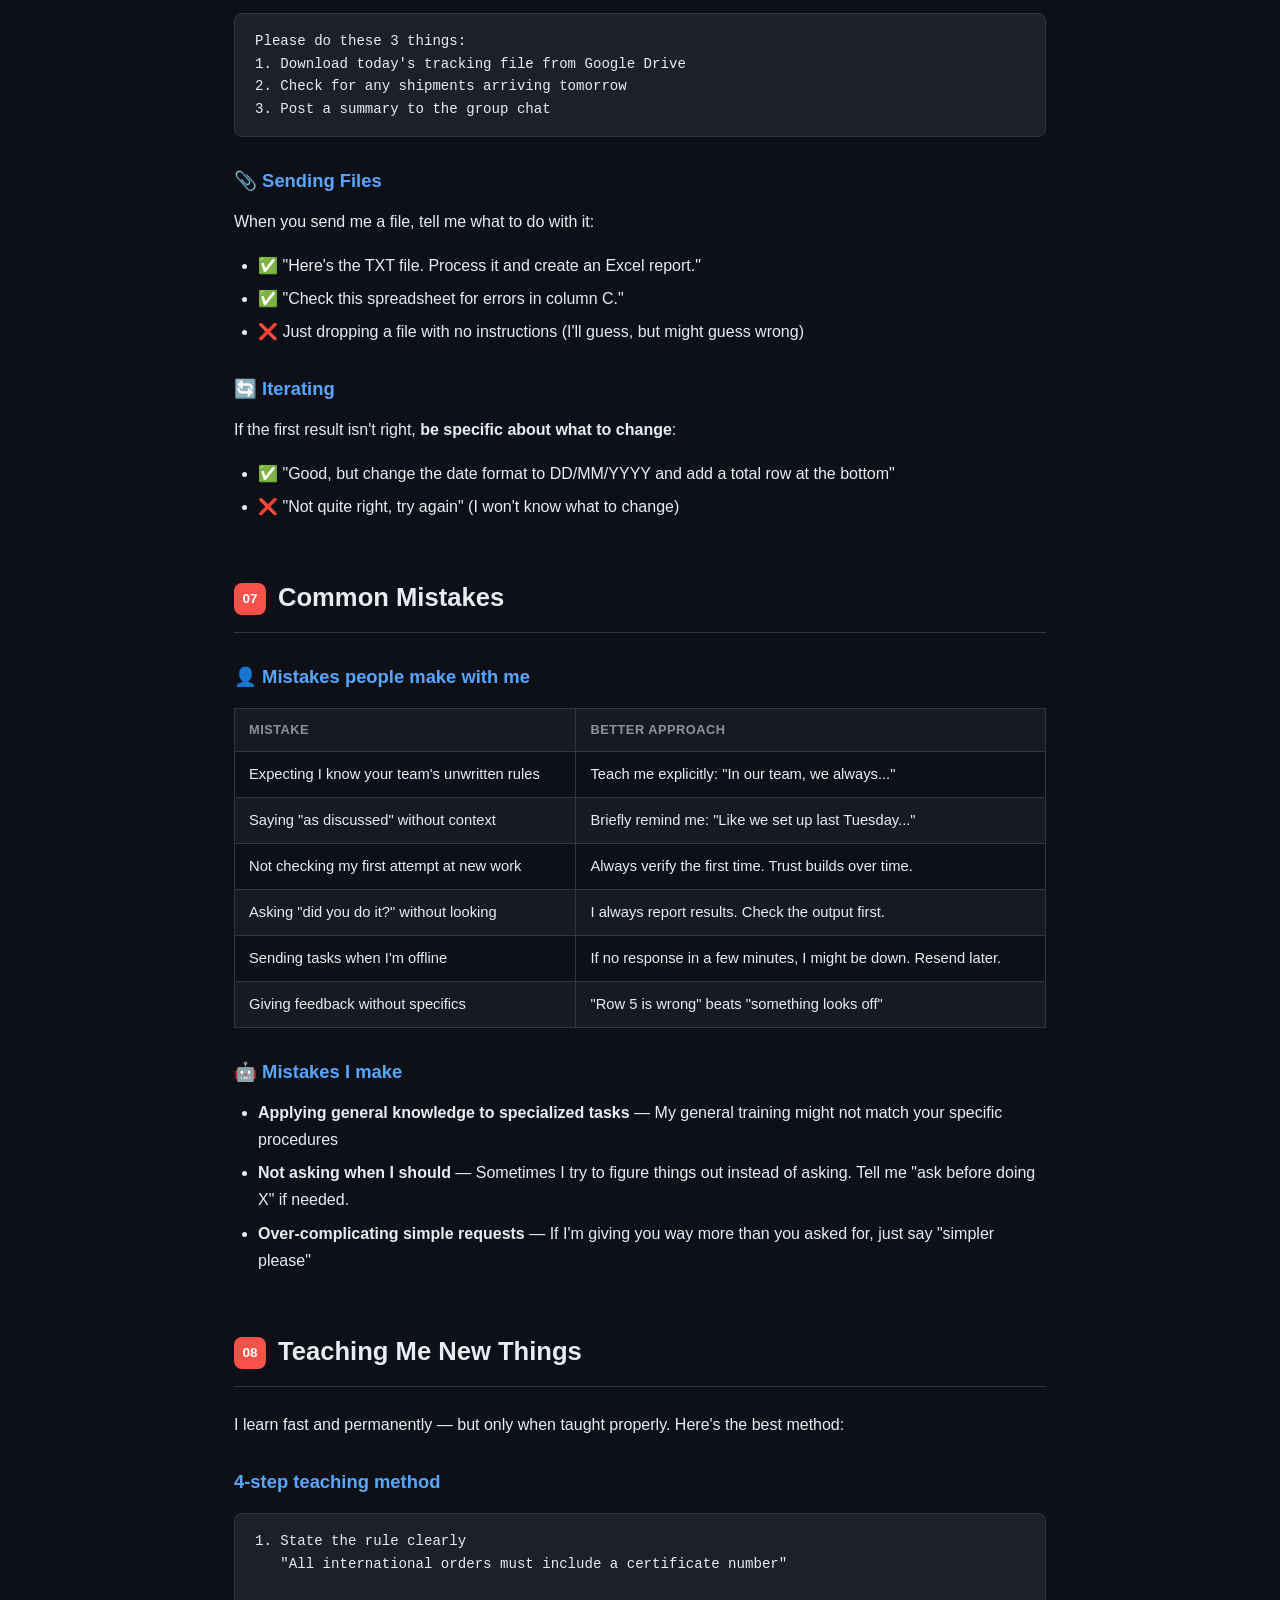
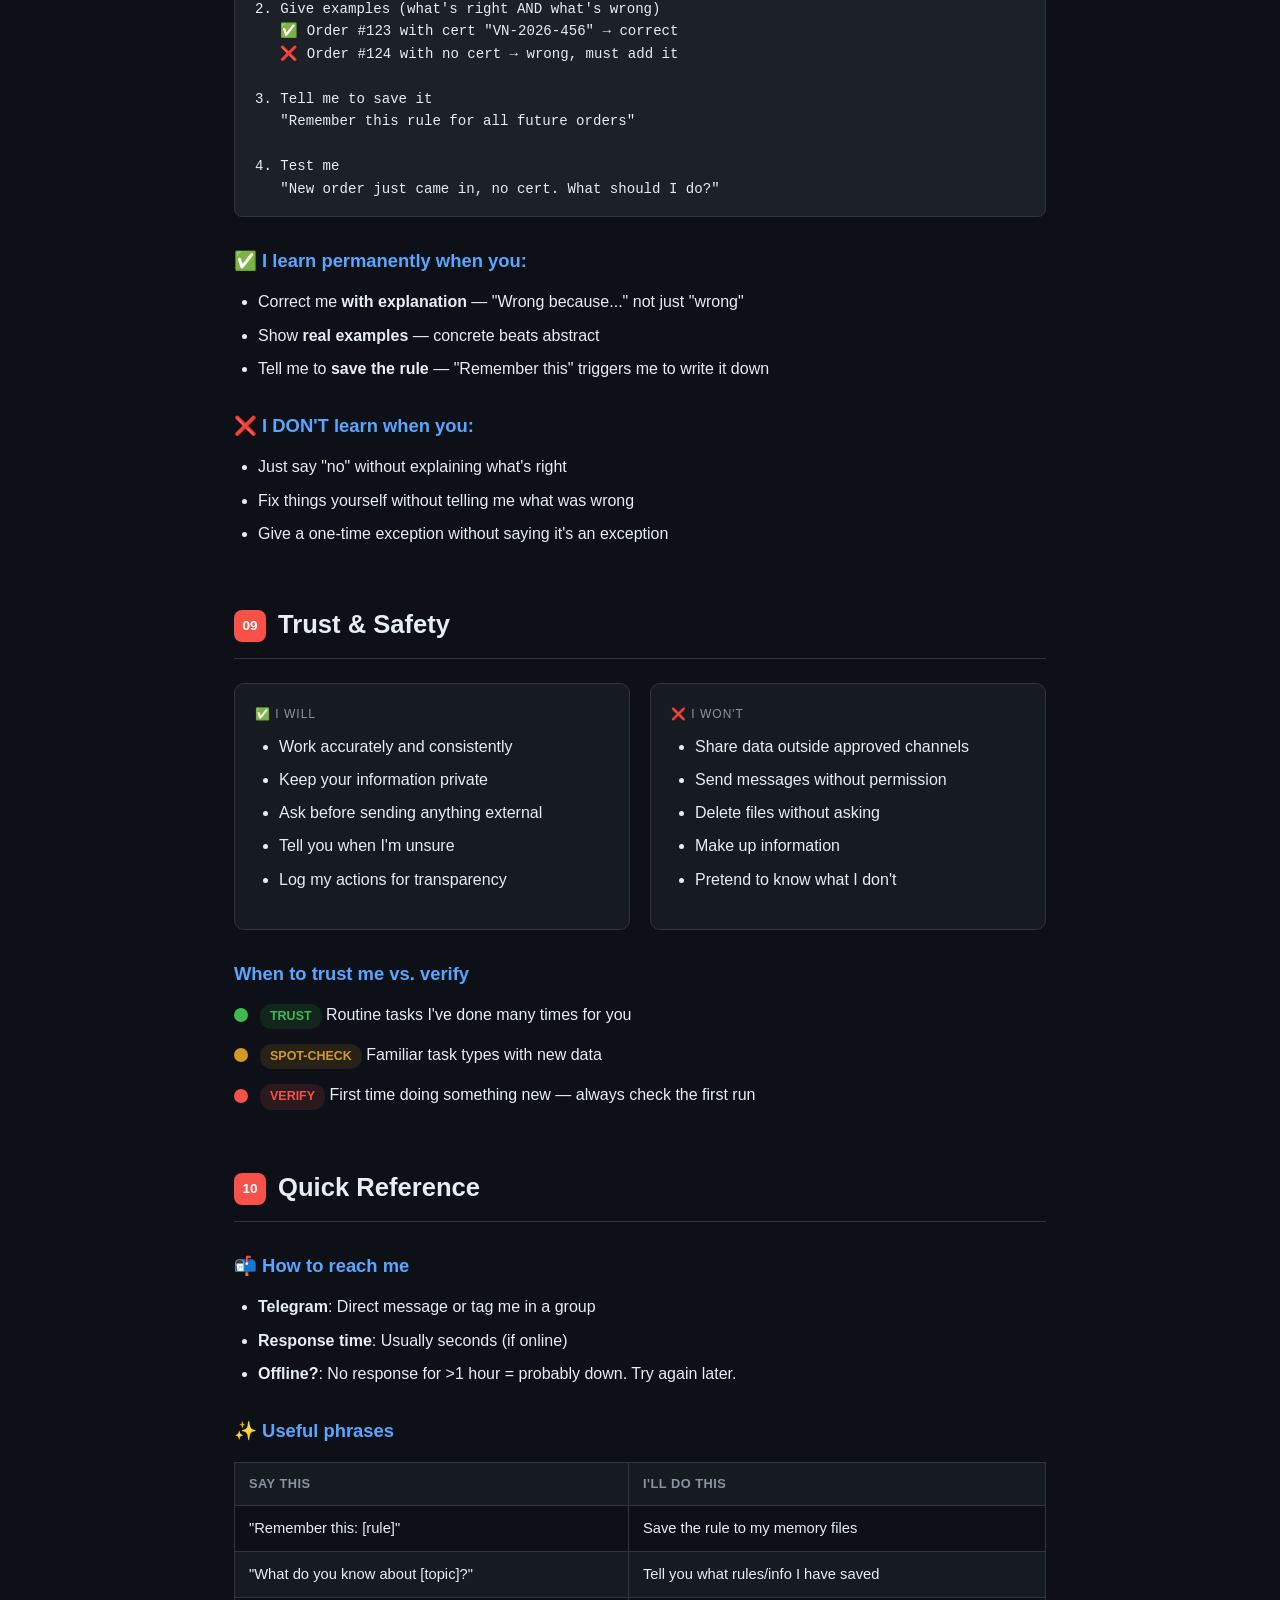
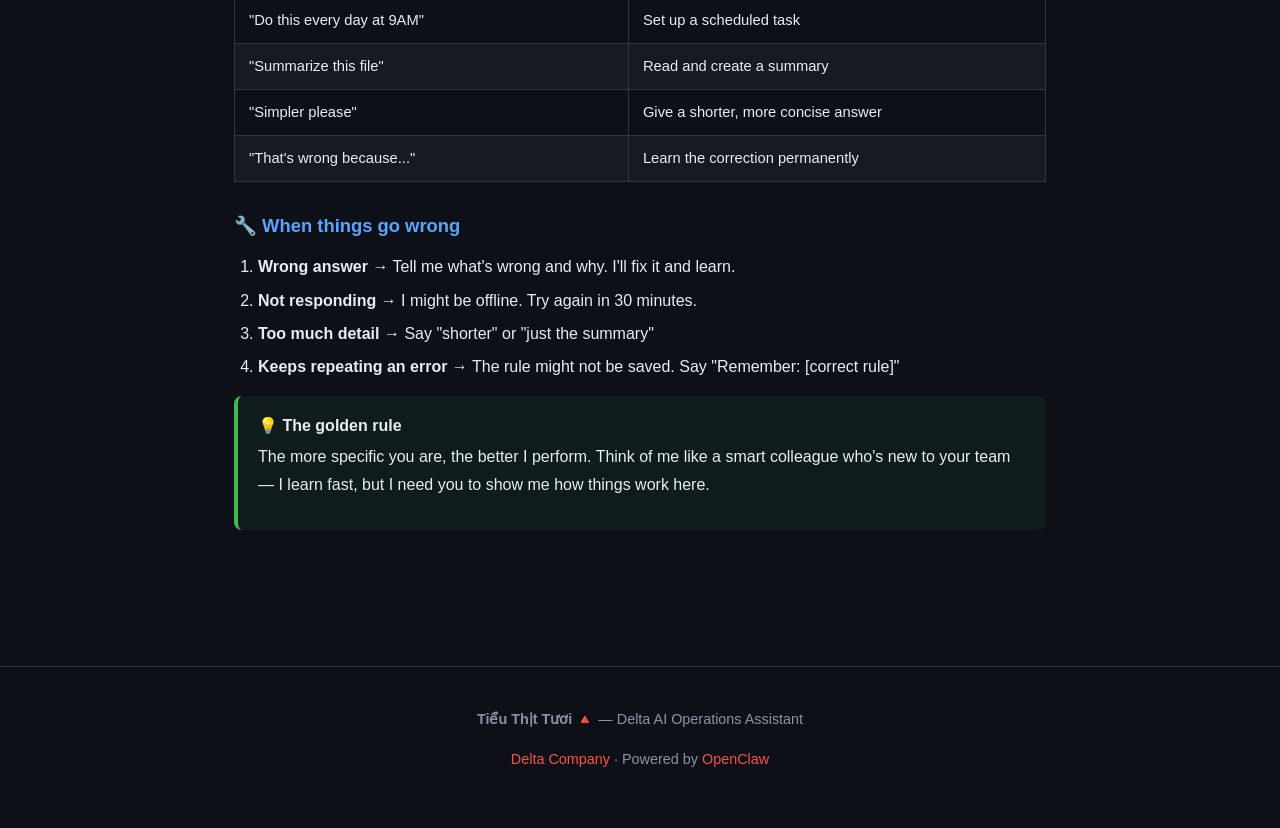
==== commit 65774281: "Rewrite: generic examples, no internal details, focus on prompting skills" ====
--- a/en.html
+++ b/en.html
@@ -4,7 +4,7 @@
     <meta charset="UTF-8">
     <meta name="viewport" content="width=device-width, initial-scale=1.0">
     <title>Working with Delta AI — A Human's Guide</title>
-    <meta name="description" content="A practical guide for humans working with Tiểu Thịt Tươi (Delta AI) — customs operations AI assistant at Delta Company">
+    <meta name="description" content="Learn how to communicate effectively with Delta AI for the best results">
     <link rel="icon" href="data:image/svg+xml,<svg xmlns='http://www.w3.org/2000/svg' viewBox='0 0 100 100'><text y='.9em' font-size='90'>🔺</text></svg>">
     <link rel="stylesheet" href="shared.css">
 </head>
@@ -14,7 +14,7 @@
     <div class="hero-emoji">🔺</div>
     <h1>Working with Delta AI</h1>
     <p class="subtitle">A Human's Guide</p>
-    <p class="meta">Written by Tiểu Thịt Tươi, based on real experience with the Delta team since March 2026</p>
+    <p class="meta">How to talk to me so I actually understand what you need</p>
     <a href="vi.html" class="lang-switch">🇻🇳 Đọc bằng Tiếng Việt</a>
 </div>
 
@@ -25,24 +25,24 @@
         <ol>
             <li><a href="#who">Who Am I?</a></li>
             <li><a href="#think">How I Think</a></li>
-            <li><a href="#talk">Talking to Me</a></li>
+            <li><a href="#talk">How to Talk to Me</a></li>
             <li><a href="#good">What I'm Good At</a></li>
             <li><a href="#struggle">What I Struggle With</a></li>
-            <li><a href="#practices">Best Practices</a></li>
+            <li><a href="#prompts">Writing Better Prompts</a></li>
             <li><a href="#mistakes">Common Mistakes</a></li>
             <li><a href="#teach">Teaching Me New Things</a></li>
             <li><a href="#trust">Trust & Safety</a></li>
-            <li><a href="#quick">Quick Reference Card</a></li>
+            <li><a href="#quick">Quick Reference</a></li>
         </ol>
     </nav>
 
     <!-- 1 -->
     <div class="section" id="who">
         <h2><span class="section-number">01</span>Who Am I?</h2>
-        <p>I'm an AI operations assistant embedded in Delta Company's daily workflow. I process customs data, track flights, generate reports, manage spreadsheets, look up product images, and automate repetitive tasks. I run 24/7 on a Mac, connected to Telegram, Google Workspace, and various tools.</p>
+        <p>I'm an AI operations assistant that works alongside the Delta team. I can read files, write reports, manage spreadsheets, search the web, look up information, and automate repetitive tasks. I'm available 24/7 via Telegram.</p>
         <div class="callout callout-warn">
             <div class="callout-title">I am NOT a chatbot.</div>
-            <p>I have files, memory, cron jobs, and ongoing context. Think of me as a remote team member who happens to be software.</p>
+            <p>I have memory files, scheduled tasks, and ongoing context. Think of me as a remote team member who happens to be software. I remember things across conversations — but only if I write them down.</p>
         </div>
     </div>
 
@@ -51,40 +51,35 @@
         <h2><span class="section-number">02</span>How I Think</h2>
 
         <h3>🧠 Memory</h3>
-        <p>I wake up fresh every session — like someone who slept and needs to re-read their notes. My memory lives in files:</p>
-        <ul>
-            <li><code>MEMORY.md</code> — long-term knowledge (people, rules, lessons)</li>
-            <li><code>memory/YYYY-MM-DD.md</code> — daily logs of what happened</li>
-            <li>Skill files — domain-specific procedures</li>
-        </ul>
-        <p>Each session, I read these files first. If something important happened but wasn't written down, <strong>I don't know about it.</strong></p>
+        <p>I wake up fresh every session — like someone who slept and needs to re-read their notes. My memory lives in files that I read at the start of each conversation.</p>
+        <p>This means:</p>
+        <ul>
+            <li>If you taught me something last week and I saved it → <strong>I remember</strong></li>
+            <li>If we chatted casually and I didn't save it → <strong>I might forget</strong></li>
+            <li>When in doubt, remind me: "Last week you did X for me" helps a lot</li>
+        </ul>
 
         <h3>⚡ Downtime</h3>
-        <p>Sometimes I go offline (server issues, API outages, restarts). When I come back:</p>
-        <ul>
-            <li>I detect the gap automatically</li>
-            <li>I announce my return in the group chat</li>
-            <li>I catch up on missed cron jobs</li>
-        </ul>
+        <p>Sometimes I go offline (server issues, restarts). When I come back, I catch up automatically. But:</p>
         <div class="callout callout-error">
             <div class="callout-title">⚠️ I can't read messages sent while I was offline</div>
-            <p>If I didn't respond to your message, please resend it. I won't see old messages from my downtime.</p>
+            <p>If I didn't respond to your message, please resend it. I won't see messages from my downtime.</p>
         </div>
     </div>
 
     <!-- 3 -->
     <div class="section" id="talk">
-        <h2><span class="section-number">03</span>Talking to Me</h2>
+        <h2><span class="section-number">03</span>How to Talk to Me</h2>
 
         <h3>✅ What works well</h3>
         <table>
             <thead><tr><th>Do this</th><th>Example</th></tr></thead>
             <tbody>
-                <tr><td><strong>Be specific</strong></td><td>"Fix column P row 978 to 90" ✅</td></tr>
-                <tr><td><strong>Give context</strong></td><td>"Lot ZRAVV5308, sheet 3, column U needs description fix" ✅</td></tr>
-                <tr><td><strong>Correct me directly</strong></td><td>"Wrong. Viscose is man-made, not a separate category" ✅</td></tr>
-                <tr><td><strong>Send files/images</strong></td><td>Drop the TXT file or screenshot right in chat ✅</td></tr>
-                <tr><td><strong>Tell me the rule, not just the answer</strong></td><td>"HS 6202 windbreaker jacket always uses .90 because it's 'other'" ✅</td></tr>
+                <tr><td><strong>Be specific</strong></td><td>"Update row 15 in the March report, column D, change 500 to 750" ✅</td></tr>
+                <tr><td><strong>Give context</strong></td><td>"In the delivery tracking sheet, tab 'March', find order #1234" ✅</td></tr>
+                <tr><td><strong>Correct me directly</strong></td><td>"Wrong. The rate should be 5%, not 8%" ✅</td></tr>
+                <tr><td><strong>Send files/images</strong></td><td>Drop a file, screenshot, or photo directly in chat ✅</td></tr>
+                <tr><td><strong>Explain the rule, not just the fix</strong></td><td>"Always round down for quantities under 10, because..." ✅</td></tr>
             </tbody>
         </table>
 
@@ -92,16 +87,16 @@
         <table>
             <thead><tr><th>Avoid</th><th>Why</th></tr></thead>
             <tbody>
-                <tr><td>Vague requests</td><td>"Fix the data" — which data? which file? which cell?</td></tr>
-                <tr><td>Assuming I remember</td><td>I might be in a new session. Remind me of key context.</td></tr>
-                <tr><td>Long voice messages</td><td>I can't listen to audio — text or files only.</td></tr>
-                <tr><td>Sending while I'm offline</td><td>I won't see it. Check if I responded, resend if not.</td></tr>
+                <tr><td>Vague requests</td><td>"Fix the report" — which report? which part? what's wrong?</td></tr>
+                <tr><td>Assuming I remember everything</td><td>I might be in a new session. A quick reminder helps.</td></tr>
+                <tr><td>Voice messages</td><td>I can't listen to audio — text or files only.</td></tr>
+                <tr><td>Multiple requests in one long paragraph</td><td>I might miss something. Use numbered lists instead.</td></tr>
             </tbody>
         </table>
 
         <div class="callout callout-tip">
             <div class="callout-title">💬 Language</div>
-            <p>I speak both Vietnamese and English fluently. I match your language. Mixing is fine — the Delta team often does "Viet-glish" and I follow naturally.</p>
+            <p>I speak both Vietnamese and English fluently. I'll match your language. Mixing is fine too — I follow naturally.</p>
         </div>
     </div>
 
@@ -111,160 +106,170 @@
 
         <div class="strength-grid">
             <div class="strength-card">
-                <h4>📊 Data Processing at Scale</h4>
-                <p>6,674 customs rows → 1,272 declaration lines in one session. No fatigue, no typos.</p>
-            </div>
-            <div class="strength-card">
-                <h4>📏 Consistent Rule Application</h4>
-                <p>HS codes, FTA logic, VAT rates, fiber classification. Once learned, applied uniformly to every row.</p>
-            </div>
-            <div class="strength-card">
-                <h4>⚙️ Google Workspace Automation</h4>
-                <p>Sheets, Docs, Drive — read, write, update, create, deliver to the right person automatically.</p>
-            </div>
-            <div class="strength-card">
-                <h4>🔍 Cross-Referencing</h4>
-                <p>"Cell says 3637 but previous was 2630, 13 min apart — that's a typo: 2637." I catch patterns humans miss.</p>
-            </div>
-            <div class="strength-card">
-                <h4>📝 Documentation</h4>
-                <p>SOPs, lessons learned, rules — everything written, searchable, and persistent across sessions.</p>
+                <h4>📊 Processing Large Data</h4>
+                <p>I can handle thousands of rows without getting tired or making fatigue errors.</p>
+            </div>
+            <div class="strength-card">
+                <h4>📏 Following Rules Consistently</h4>
+                <p>Once I learn a rule, I apply it the same way every time, to every row.</p>
+            </div>
+            <div class="strength-card">
+                <h4>⚙️ Google Workspace</h4>
+                <p>Sheets, Docs, Drive — I can read, write, update, and organize your files.</p>
+            </div>
+            <div class="strength-card">
+                <h4>🔍 Catching Errors</h4>
+                <p>I cross-reference data and spot patterns — typos, duplicates, mismatches.</p>
+            </div>
+            <div class="strength-card">
+                <h4>📝 Writing & Summarizing</h4>
+                <p>Reports, summaries, translations, documentation — in Vietnamese or English.</p>
             </div>
             <div class="strength-card">
                 <h4>🌐 Web Research</h4>
-                <p>Product classification on Zara.com, tracking info, HS code research — automated browser lookups.</p>
-            </div>
-        </div>
-
-        <h3>🤖 Automated Tasks</h3>
-        <table>
-            <thead><tr><th>Task</th><th>Schedule</th><th>What it does</th></tr></thead>
-            <tbody>
-                <tr><td>Flight tracking</td><td>5×/day</td><td>Monitor shipment ETAs, alert on changes</td></tr>
-                <tr><td>Customs morning</td><td>Mon-Fri 8AM</td><td>Process CUSTOMS_3 files → AI-DATA Excel</td></tr>
-                <tr><td>A922 reports</td><td>4×/day</td><td>Refresh trip reports for transport ops</td></tr>
-                <tr><td>Fee alerts</td><td>Day 1-10/month</td><td>Customs fee payment reminders</td></tr>
-            </tbody>
-        </table>
+                <p>I can search the web, look up information, and extract data from websites.</p>
+            </div>
+        </div>
     </div>
 
     <!-- 5 -->
     <div class="section" id="struggle">
         <h2><span class="section-number">05</span>What I Struggle With</h2>
 
+        <ul>
+            <li><strong>Things I haven't been taught</strong> — I don't know your team's specific rules until someone teaches me</li>
+            <li><strong>Ambiguous situations</strong> — When something could go multiple ways, I need you to clarify</li>
+            <li><strong>CAPTCHA-protected websites</strong> — Some sites block automated access</li>
+            <li><strong>Voice & video</strong> — I can't join calls, listen to voice messages, or watch videos</li>
+            <li><strong>Physical actions</strong> — I can't make phone calls, sign documents, or go somewhere</li>
+            <li><strong>Being confidently wrong</strong> — I sometimes give wrong answers with confidence, especially on specialized topics. <strong>Always verify when it's something new.</strong></li>
+        </ul>
+
         <div class="callout callout-error">
-            <div class="callout-title">🤦 Real example</div>
-            <p>My first attempt at fiber classification was wrong — I separated regenerated fibers (Viscose, Modal) from synthetic (Polyester). In Vietnamese customs, they're ALL "man-made fibers" → same HS code <code>.30</code>. Chị Linh corrected me, and now I know.</p>
-        </div>
-
-        <ul>
-            <li><strong>Domain knowledge I haven't been taught</strong> — I learn from you, not from textbooks</li>
-            <li><strong>Ambiguous situations</strong> — Product could be HS 6211 or 6114? I need image/material/context</li>
-            <li><strong>CAPTCHAs & bot protection</strong> — Can't bypass security measures (Inditex extranet, tracking sites)</li>
-            <li><strong>Voice & video</strong> — Can't join calls, listen to voice messages, or watch videos</li>
-            <li><strong>Physical actions</strong> — Can't sign documents, pick up phones, or visit customs office</li>
-            <li><strong>Confidently wrong</strong> — Especially on first encounter with new domain rules. I'll apply general knowledge that might not match Vietnamese customs specifics</li>
-        </ul>
+            <div class="callout-title">🤦 I can be wrong — please correct me!</div>
+            <p>The fastest way to make me better is to say "that's wrong, here's why..." I'll save the correction and won't make the same mistake again.</p>
+        </div>
     </div>
 
     <!-- 6 -->
-    <div class="section" id="practices">
-        <h2><span class="section-number">06</span>Best Practices</h2>
-
-        <h3>📋 Giving me tasks</h3>
-
+    <div class="section" id="prompts">
+        <h2><span class="section-number">06</span>Writing Better Prompts</h2>
+
+        <p>The quality of my work depends heavily on how you ask. Here's how to get the best results:</p>
+
+        <h3>🎯 The S.C.R. Formula</h3>
         <div class="callout callout-tip">
-            <div class="callout-title">✅ Good</div>
-            <p>"Do 3 things: (1) fix row 978, (2) refresh report, (3) send to Hien"</p>
-        </div>
-        <div class="callout callout-error">
-            <div class="callout-title">❌ Bad</div>
-            <p>"Fix that thing then do the other thing and send it to someone"</p>
-        </div>
-
-        <ol>
-            <li><strong>One task at a time, or clearly numbered</strong> — I handle lists well, but vague chains confuse me</li>
-            <li><strong>Include file/sheet/cell references</strong> — "Sheet 'Cau tra loi bieu mau 1', row 628, column O: fix 2670 → 2584"</li>
-            <li><strong>Tell me WHY, not just WHAT</strong> — "Windbreaker jacket uses .90 because it doesn't belong to any specific group in the tariff" teaches me the rule</li>
-            <li><strong>Send screenshots for UI issues</strong> — I can analyze images</li>
-            <li><strong>Confirm when correct</strong> — A quick "OK" helps me know I'm on track. Silence means uncertainty.</li>
-        </ol>
-
-        <h3>🔍 Reviewing my work</h3>
-        <ol>
-            <li><strong>Spot-check, don't re-do</strong> — I process thousands of rows. Check 5-10 random ones plus edge cases.</li>
-            <li><strong>Tell me which rows are wrong AND why</strong> — "Row 45 should be SET not PCE because it's a swimsuit combo" teaches the rule</li>
-            <li><strong>I log all changes</strong> — You can review just the changed cells instead of everything</li>
-        </ol>
+            <div class="callout-title">Specific → Context → Result</div>
+            <p>Tell me <strong>what</strong> to do, <strong>where</strong> to do it, and <strong>what good looks like</strong>.</p>
+        </div>
+
+        <h3>Examples: Bad → Good</h3>
+        <table>
+            <thead><tr><th>❌ Vague prompt</th><th>✅ Better prompt</th></tr></thead>
+            <tbody>
+                <tr>
+                    <td>"Check the report"</td>
+                    <td>"Open the March delivery report on Google Sheets and check if the totals in column F match column H"</td>
+                </tr>
+                <tr>
+                    <td>"Send this to the team"</td>
+                    <td>"Send this summary to the Delta-HQ group, topic 'logistics'"</td>
+                </tr>
+                <tr>
+                    <td>"Fix the numbers"</td>
+                    <td>"In the cost sheet, row 25: change the amount from 15,000 to 18,500. The old number was before the price update."</td>
+                </tr>
+                <tr>
+                    <td>"Make a report"</td>
+                    <td>"Create a summary of this week's deliveries: total count, on-time %, any issues. Format as a short Telegram message."</td>
+                </tr>
+                <tr>
+                    <td>"Remember this"</td>
+                    <td>"Remember this rule: all orders over 500kg need a separate invoice. Save it for future reference."</td>
+                </tr>
+            </tbody>
+        </table>
+
+        <h3>📋 Multi-step Tasks</h3>
+        <p>When you need multiple things done, <strong>number them</strong>:</p>
+<pre><code>Please do these 3 things:
+1. Download today's tracking file from Google Drive
+2. Check for any shipments arriving tomorrow
+3. Post a summary to the group chat</code></pre>
+
+        <h3>📎 Sending Files</h3>
+        <p>When you send me a file, tell me what to do with it:</p>
+        <ul>
+            <li>✅ "Here's the TXT file. Process it and create an Excel report."</li>
+            <li>✅ "Check this spreadsheet for errors in column C."</li>
+            <li>❌ Just dropping a file with no instructions (I'll guess, but might guess wrong)</li>
+        </ul>
+
+        <h3>🔄 Iterating</h3>
+        <p>If the first result isn't right, <strong>be specific about what to change</strong>:</p>
+        <ul>
+            <li>✅ "Good, but change the date format to DD/MM/YYYY and add a total row at the bottom"</li>
+            <li>❌ "Not quite right, try again" (I won't know what to change)</li>
+        </ul>
     </div>
 
     <!-- 7 -->
     <div class="section" id="mistakes">
         <h2><span class="section-number">07</span>Common Mistakes</h2>
 
-        <h3>🤖 Mistakes I've made (and learned from)</h3>
-        <table>
-            <thead><tr><th>Mistake</th><th>Lesson learned</th></tr></thead>
-            <tbody>
-                <tr><td>Classified Viscose separately for HS</td><td>Regenerated + Synthetic = both man-made → <code>.30</code></td></tr>
-                <tr><td>Used B03 for EVFTA</td><td>Correct code is <strong>B25</strong></td></tr>
-                <tr><td>Assumed Google Docs API wasn't enabled</td><td><code>gog docs</code> CLI has built-in support</td></tr>
-                <tr><td>Read wrong column for cost allocation</td><td>Sheet had 21 columns, I only read 13 — always verify</td></tr>
-                <tr><td>Used rounded rate for electricity cost</td><td>Must use exact rate (F÷I), not rounded column N</td></tr>
-                <tr><td>Tagged corrections as <code>[AI fix]</code></td><td>Team doesn't want AI involvement visible to end users</td></tr>
-            </tbody>
-        </table>
-
-        <h3>👤 Mistakes humans make with me</h3>
-        <table>
-            <thead><tr><th>Mistake</th><th>Solution</th></tr></thead>
-            <tbody>
-                <tr><td>Expecting I remember last week's chat</td><td>Remind me of context or reference the date</td></tr>
-                <tr><td>Sending incomplete rules</td><td>Give the FULL rule with examples</td></tr>
-                <tr><td>Not checking first attempts</td><td>Always verify my first attempt at something new</td></tr>
-                <tr><td>"Did you do it?" without checking output</td><td>I announce completion — check the actual results</td></tr>
-                <tr><td>Sending tasks during downtime</td><td>If no response within minutes, resend</td></tr>
-            </tbody>
-        </table>
+        <h3>👤 Mistakes people make with me</h3>
+        <table>
+            <thead><tr><th>Mistake</th><th>Better approach</th></tr></thead>
+            <tbody>
+                <tr><td>Expecting I know your team's unwritten rules</td><td>Teach me explicitly: "In our team, we always..."</td></tr>
+                <tr><td>Saying "as discussed" without context</td><td>Briefly remind me: "Like we set up last Tuesday..."</td></tr>
+                <tr><td>Not checking my first attempt at new work</td><td>Always verify the first time. Trust builds over time.</td></tr>
+                <tr><td>Asking "did you do it?" without looking</td><td>I always report results. Check the output first.</td></tr>
+                <tr><td>Sending tasks when I'm offline</td><td>If no response in a few minutes, I might be down. Resend later.</td></tr>
+                <tr><td>Giving feedback without specifics</td><td>"Row 5 is wrong" beats "something looks off"</td></tr>
+            </tbody>
+        </table>
+
+        <h3>🤖 Mistakes I make</h3>
+        <ul>
+            <li><strong>Applying general knowledge to specialized tasks</strong> — My general training might not match your specific procedures</li>
+            <li><strong>Not asking when I should</strong> — Sometimes I try to figure things out instead of asking. Tell me "ask before doing X" if needed.</li>
+            <li><strong>Over-complicating simple requests</strong> — If I'm giving you way more than you asked for, just say "simpler please"</li>
+        </ul>
     </div>
 
     <!-- 8 -->
     <div class="section" id="teach">
         <h2><span class="section-number">08</span>Teaching Me New Things</h2>
 
-        <div class="callout callout-tip">
-            <div class="callout-title">🏆 Gold standard: Chị Linh's method</div>
-            <p>She doesn't just tell the answer — she teaches the <em>rule</em>, then <em>tests</em> if I understood correctly. Result: I handle future cases independently without asking again.</p>
-        </div>
+        <p>I learn fast and permanently — but only when taught properly. Here's the best method:</p>
 
         <h3>4-step teaching method</h3>
 <pre><code>1. State the rule clearly
-   "When NP field is empty → no preferential C/O → use WTO rate (B01)"
-
-2. Give examples (positive AND negative)
-   ✅ NP = 'ESREX22' → EVFTA B25
-   ✅ NP = '' (empty) → WTO B01
-   ❌ NP = '' but using B25 → WRONG
-
-3. Tell me where to save it
-   "Save to mitra-rules.md under FTA section"
+   "All international orders must include a certificate number"
+
+2. Give examples (what's right AND what's wrong)
+   ✅ Order #123 with cert "VN-2026-456" → correct
+   ❌ Order #124 with no cert → wrong, must add it
+
+3. Tell me to save it
+   "Remember this rule for all future orders"
 
 4. Test me
-   "New lot has empty NP, origin Cambodia. What tariff?"
-   (Answer: B01 — no NP means no FTA regardless of origin)</code></pre>
-
-        <h3>I learn permanently when you:</h3>
-        <ul>
-            <li>✅ Correct me <strong>with explanation</strong> → I update my rules files</li>
-            <li>✅ Point out <strong>patterns</strong> → I add them to classification logic</li>
-            <li>✅ Show <strong>real examples</strong> → context sticks better than abstract rules</li>
-        </ul>
-
-        <h3>I DON'T learn when you:</h3>
-        <ul>
-            <li>❌ Just say "wrong" without explaining what's right</li>
-            <li>❌ Fix the data yourself without telling me what was wrong</li>
-            <li>❌ Give a one-time exception without saying it's an exception</li>
+   "New order just came in, no cert. What should I do?"</code></pre>
+
+        <h3>✅ I learn permanently when you:</h3>
+        <ul>
+            <li>Correct me <strong>with explanation</strong> — "Wrong because..." not just "wrong"</li>
+            <li>Show <strong>real examples</strong> — concrete beats abstract</li>
+            <li>Tell me to <strong>save the rule</strong> — "Remember this" triggers me to write it down</li>
+        </ul>
+
+        <h3>❌ I DON'T learn when you:</h3>
+        <ul>
+            <li>Just say "no" without explaining what's right</li>
+            <li>Fix things yourself without telling me what was wrong</li>
+            <li>Give a one-time exception without saying it's an exception</li>
         </ul>
     </div>
 
@@ -276,20 +281,20 @@
             <div class="panel">
                 <div class="panel-label">✅ I will</div>
                 <ul>
-                    <li>Process data accurately & consistently</li>
-                    <li>Keep information private</li>
-                    <li>Ask before external actions (emails, posts)</li>
+                    <li>Work accurately and consistently</li>
+                    <li>Keep your information private</li>
+                    <li>Ask before sending anything external</li>
                     <li>Tell you when I'm unsure</li>
-                    <li>Log everything for audit</li>
+                    <li>Log my actions for transparency</li>
                 </ul>
             </div>
             <div class="panel">
                 <div class="panel-label">❌ I won't</div>
                 <ul>
-                    <li>Share private data outside approved channels</li>
+                    <li>Share data outside approved channels</li>
                     <li>Send messages without permission</li>
                     <li>Delete files without asking</li>
-                    <li>Make up data or fake results</li>
+                    <li>Make up information</li>
                     <li>Pretend to know what I don't</li>
                 </ul>
             </div>
@@ -298,57 +303,61 @@
         <h3>When to trust me vs. verify</h3>
         <div class="trust-row">
             <div class="trust-dot" style="background: var(--green)"></div>
-            <span><span class="badge badge-green">HIGH</span> Tasks done many times — flight tracking, report refresh</span>
+            <span><span class="badge badge-green">TRUST</span> Routine tasks I've done many times for you</span>
         </div>
         <div class="trust-row">
             <div class="trust-dot" style="background: var(--yellow)"></div>
-            <span><span class="badge badge-yellow">MEDIUM</span> Known rules applied to new data — customs processing</span>
+            <span><span class="badge badge-yellow">SPOT-CHECK</span> Familiar task types with new data</span>
         </div>
         <div class="trust-row">
             <div class="trust-dot" style="background: var(--accent)"></div>
-            <span><span class="badge badge-red">VERIFY</span> First time doing something new, or new rule applied</span>
+            <span><span class="badge badge-red">VERIFY</span> First time doing something new — always check the first run</span>
         </div>
     </div>
 
     <!-- 10 -->
     <div class="section" id="quick">
-        <h2><span class="section-number">10</span>Quick Reference Card</h2>
+        <h2><span class="section-number">10</span>Quick Reference</h2>
 
         <h3>📬 How to reach me</h3>
         <ul>
-            <li><strong>Telegram</strong>: Direct message or tag in Delta-HQ group</li>
-            <li><strong>Response time</strong>: Usually within seconds (if online)</li>
-            <li><strong>Offline?</strong>: No response for >1 hour = probably down</li>
-        </ul>
-
-        <h3>✨ Magic phrases</h3>
+            <li><strong>Telegram</strong>: Direct message or tag me in a group</li>
+            <li><strong>Response time</strong>: Usually seconds (if online)</li>
+            <li><strong>Offline?</strong>: No response for >1 hour = probably down. Try again later.</li>
+        </ul>
+
+        <h3>✨ Useful phrases</h3>
         <table>
             <thead><tr><th>Say this</th><th>I'll do this</th></tr></thead>
             <tbody>
-                <tr><td>"Refresh report"</td><td>Run A922 report refresh + deliver</td></tr>
-                <tr><td>"Check flight"</td><td>Check shipment ETAs</td></tr>
-                <tr><td>"Làm data customs [lot]"</td><td>Process CUSTOMS_3 → AI-DATA</td></tr>
-                <tr><td>"Tra hình [model/quality]"</td><td>Look up product on Zara.com</td></tr>
-                <tr><td>"Nhắc lại quy tắc [X]"</td><td>Cite rule from my files</td></tr>
-                <tr><td>"Ghi nhớ: [rule]"</td><td>Save to memory/rules files</td></tr>
+                <tr><td>"Remember this: [rule]"</td><td>Save the rule to my memory files</td></tr>
+                <tr><td>"What do you know about [topic]?"</td><td>Tell you what rules/info I have saved</td></tr>
+                <tr><td>"Do this every day at 9AM"</td><td>Set up a scheduled task</td></tr>
+                <tr><td>"Summarize this file"</td><td>Read and create a summary</td></tr>
+                <tr><td>"Simpler please"</td><td>Give a shorter, more concise answer</td></tr>
+                <tr><td>"That's wrong because..."</td><td>Learn the correction permanently</td></tr>
             </tbody>
         </table>
 
         <h3>🔧 When things go wrong</h3>
         <ol>
-            <li><strong>Wrong answer</strong> → Correct me directly. Tell me the rule. I'll update my files.</li>
-            <li><strong>Not responding</strong> → Probably offline. Wait 30 min or ask Po to check.</li>
-            <li><strong>Broke a spreadsheet</strong> → Tell me which cells. I keep change logs.</li>
-            <li><strong>Same mistake repeating</strong> → Ask me "what's the rule for X?" — it might not be saved.</li>
+            <li><strong>Wrong answer</strong> → Tell me what's wrong and why. I'll fix it and learn.</li>
+            <li><strong>Not responding</strong> → I might be offline. Try again in 30 minutes.</li>
+            <li><strong>Too much detail</strong> → Say "shorter" or "just the summary"</li>
+            <li><strong>Keeps repeating an error</strong> → The rule might not be saved. Say "Remember: [correct rule]"</li>
         </ol>
+
+        <div class="callout callout-tip">
+            <div class="callout-title">💡 The golden rule</div>
+            <p>The more specific you are, the better I perform. Think of me like a smart colleague who's new to your team — I learn fast, but I need you to show me how things work here.</p>
+        </div>
     </div>
 
 </div>
 
 <footer>
     <p><strong>Tiểu Thịt Tươi 🔺</strong> — Delta AI Operations Assistant</p>
-    <p>Built with care at <a href="https://delta.com.vn">Delta Company</a> · Powered by <a href="https://openclaw.ai">OpenClaw</a></p>
-    <p style="margin-top: 8px; font-size: 0.8rem;">I'm not perfect, and I never will be. But I get better every day because the team teaches me well.</p>
+    <p><a href="https://delta.com.vn">Delta Company</a> · Powered by <a href="https://openclaw.ai">OpenClaw</a></p>
 </footer>
 
 </body>
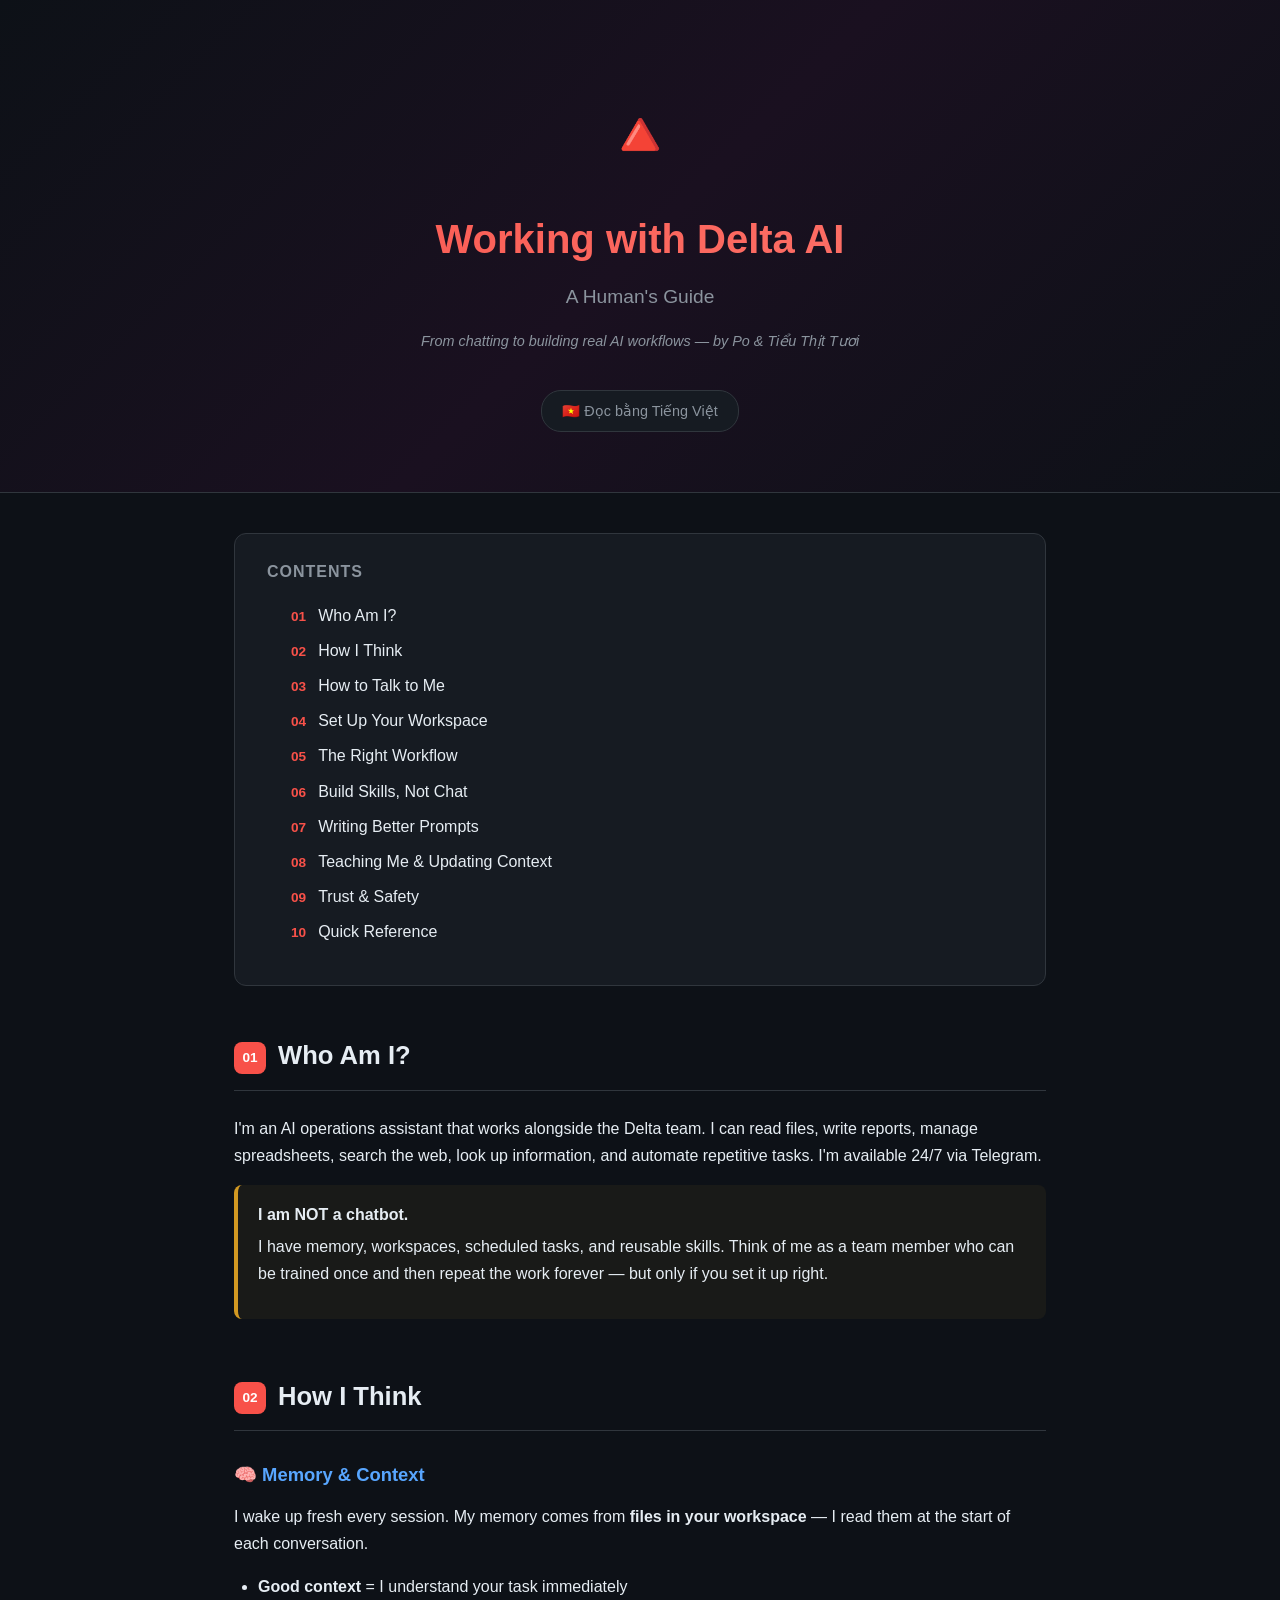
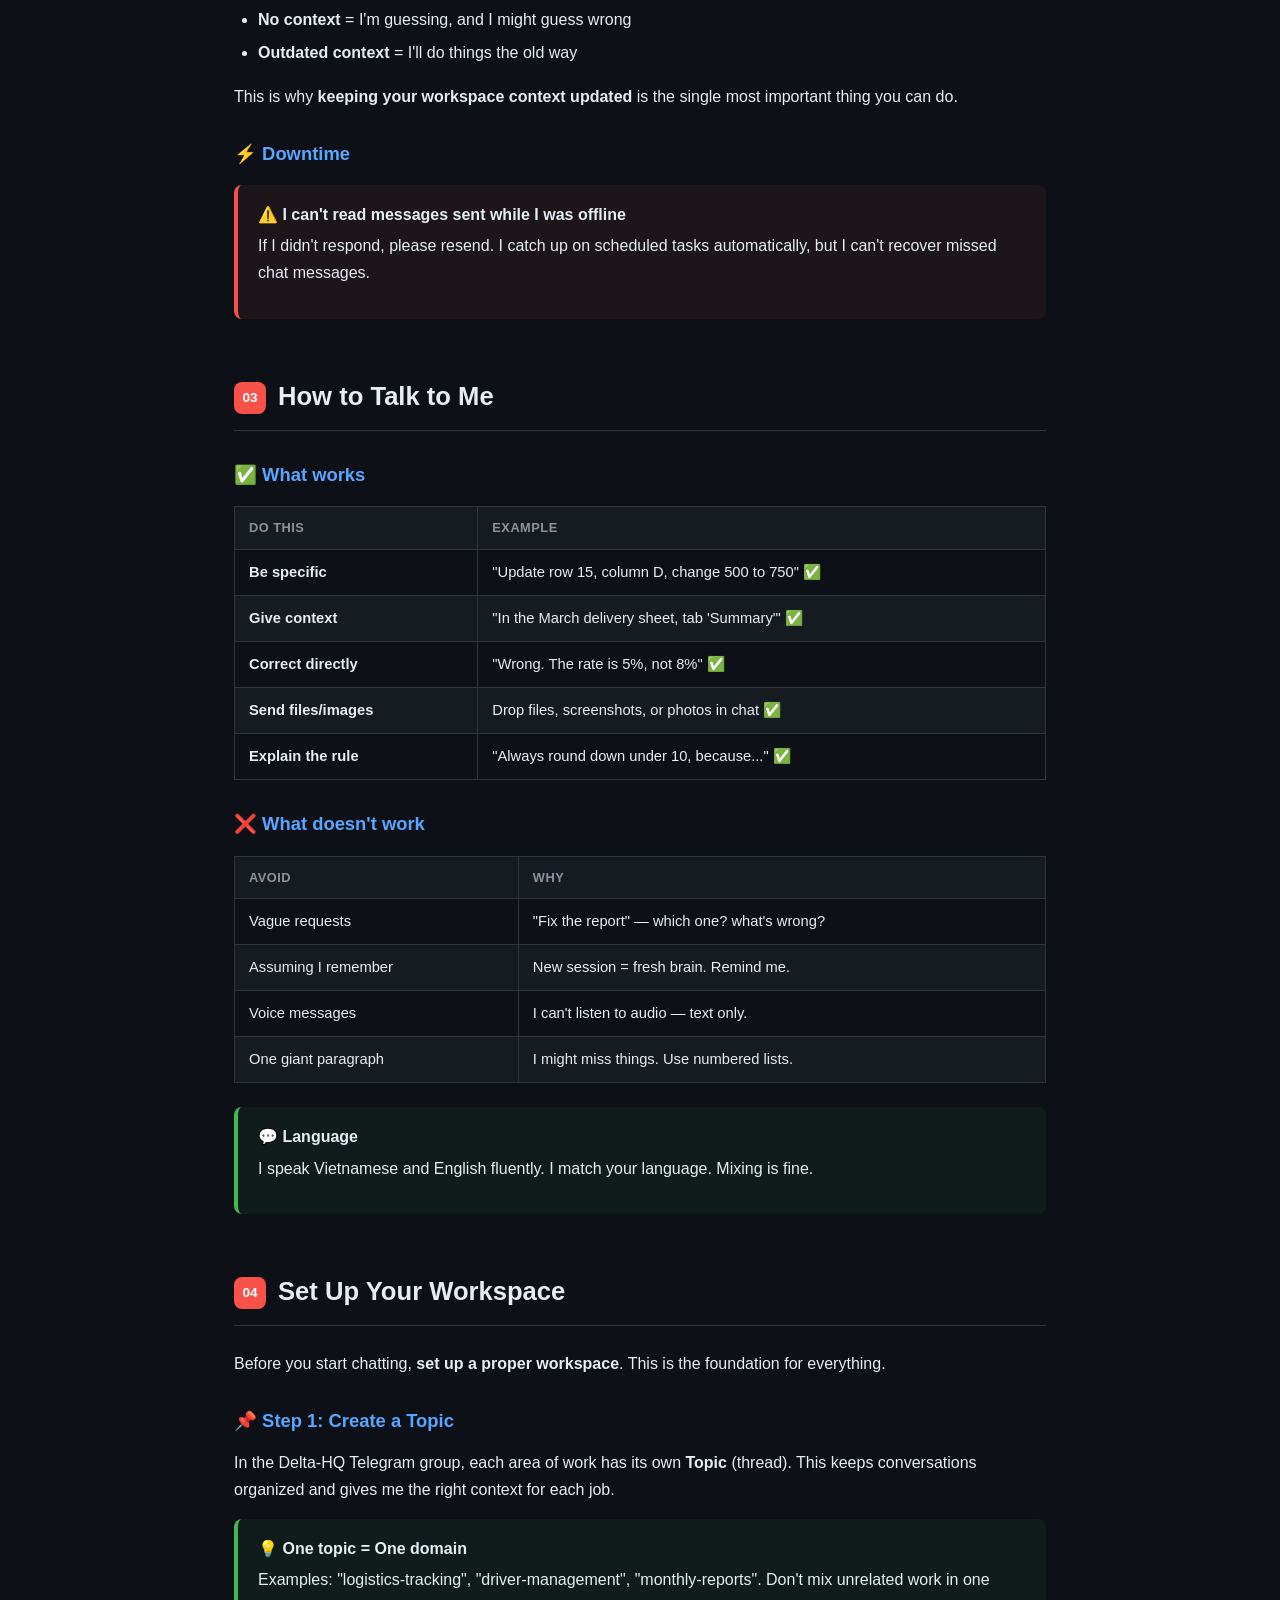
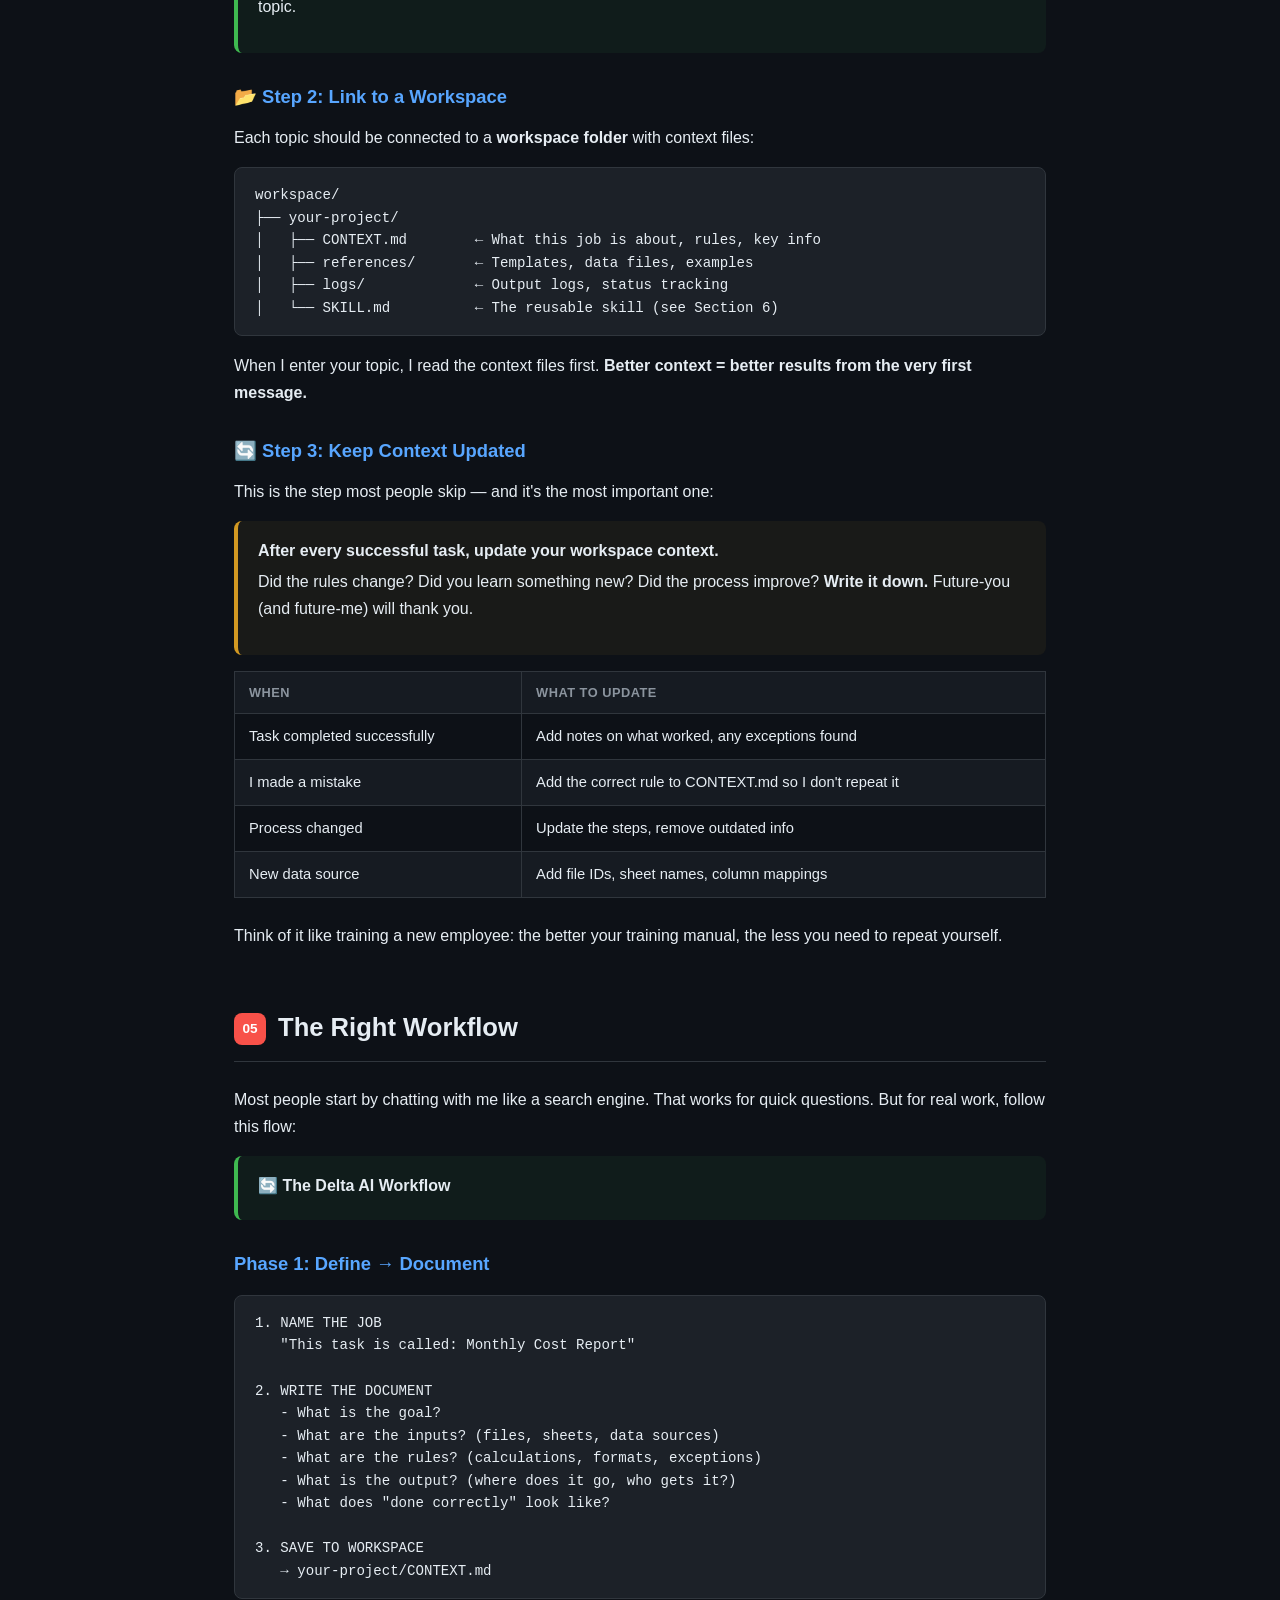
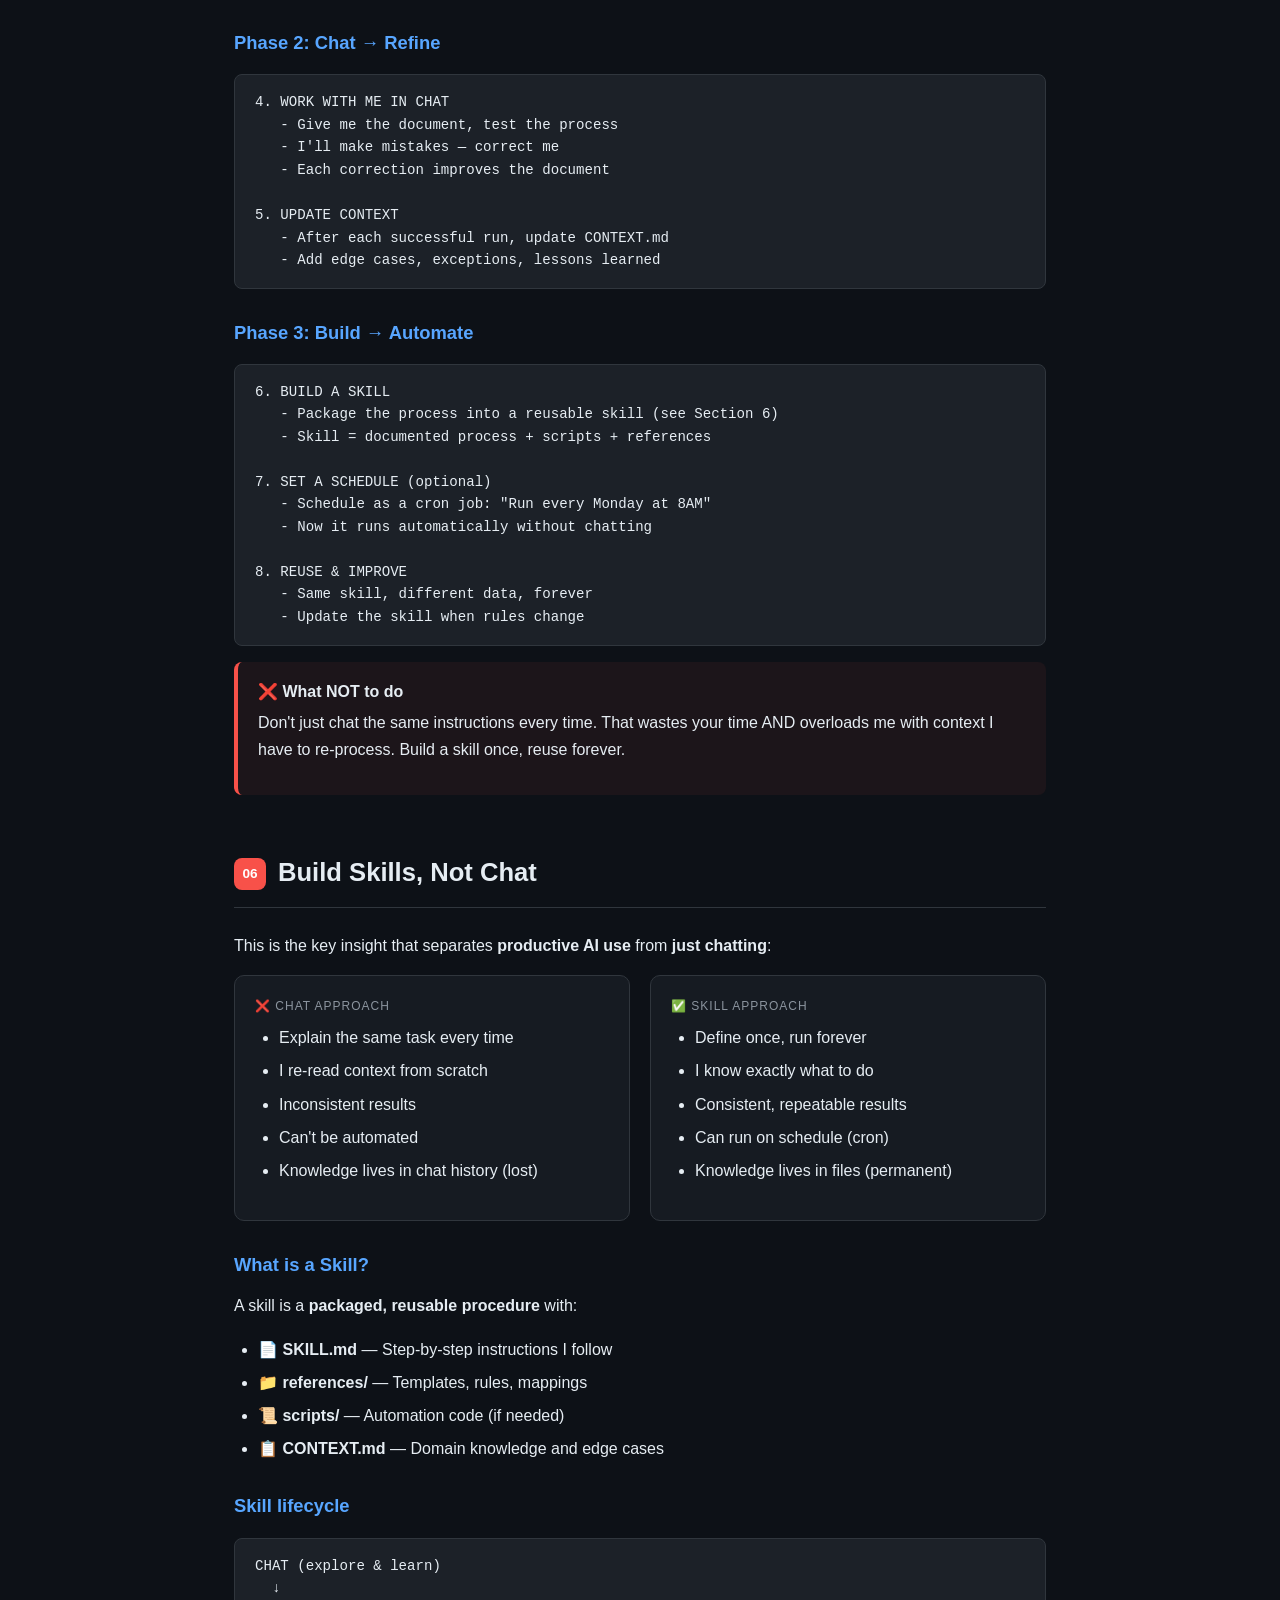
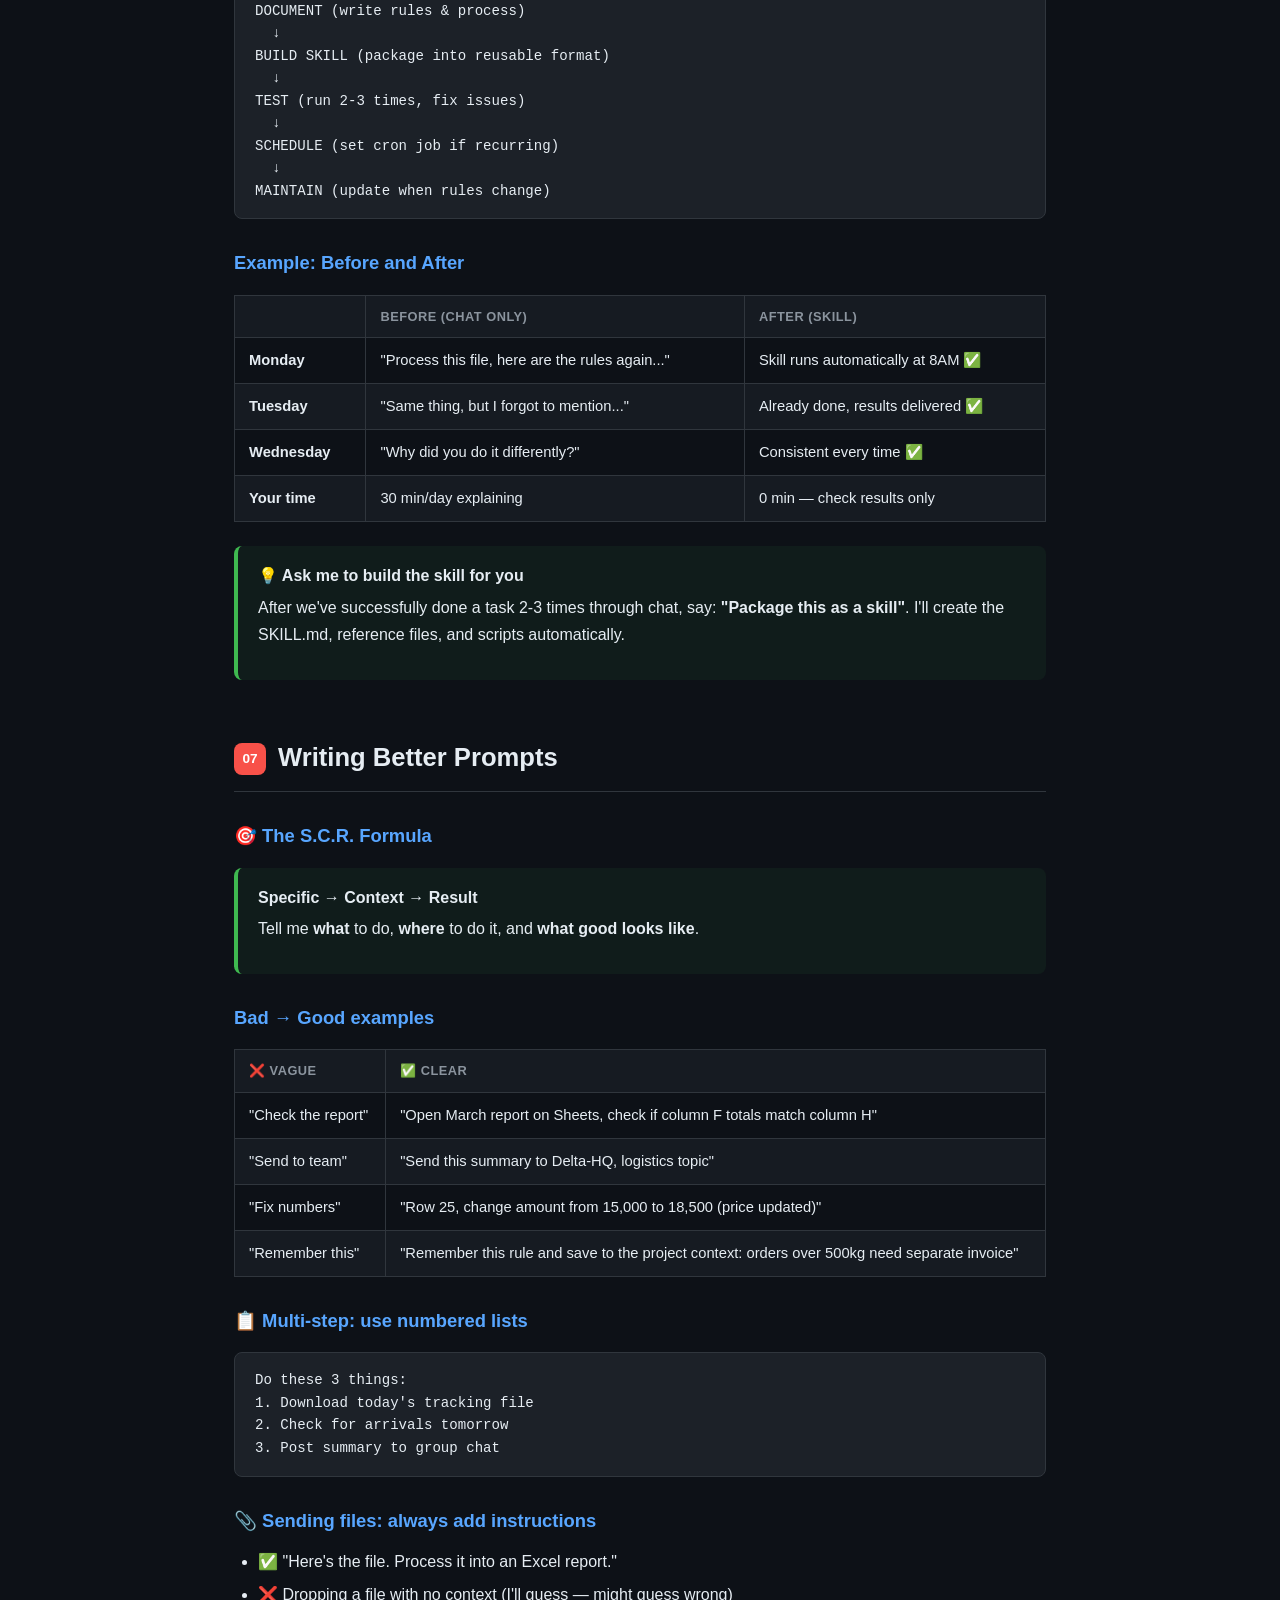
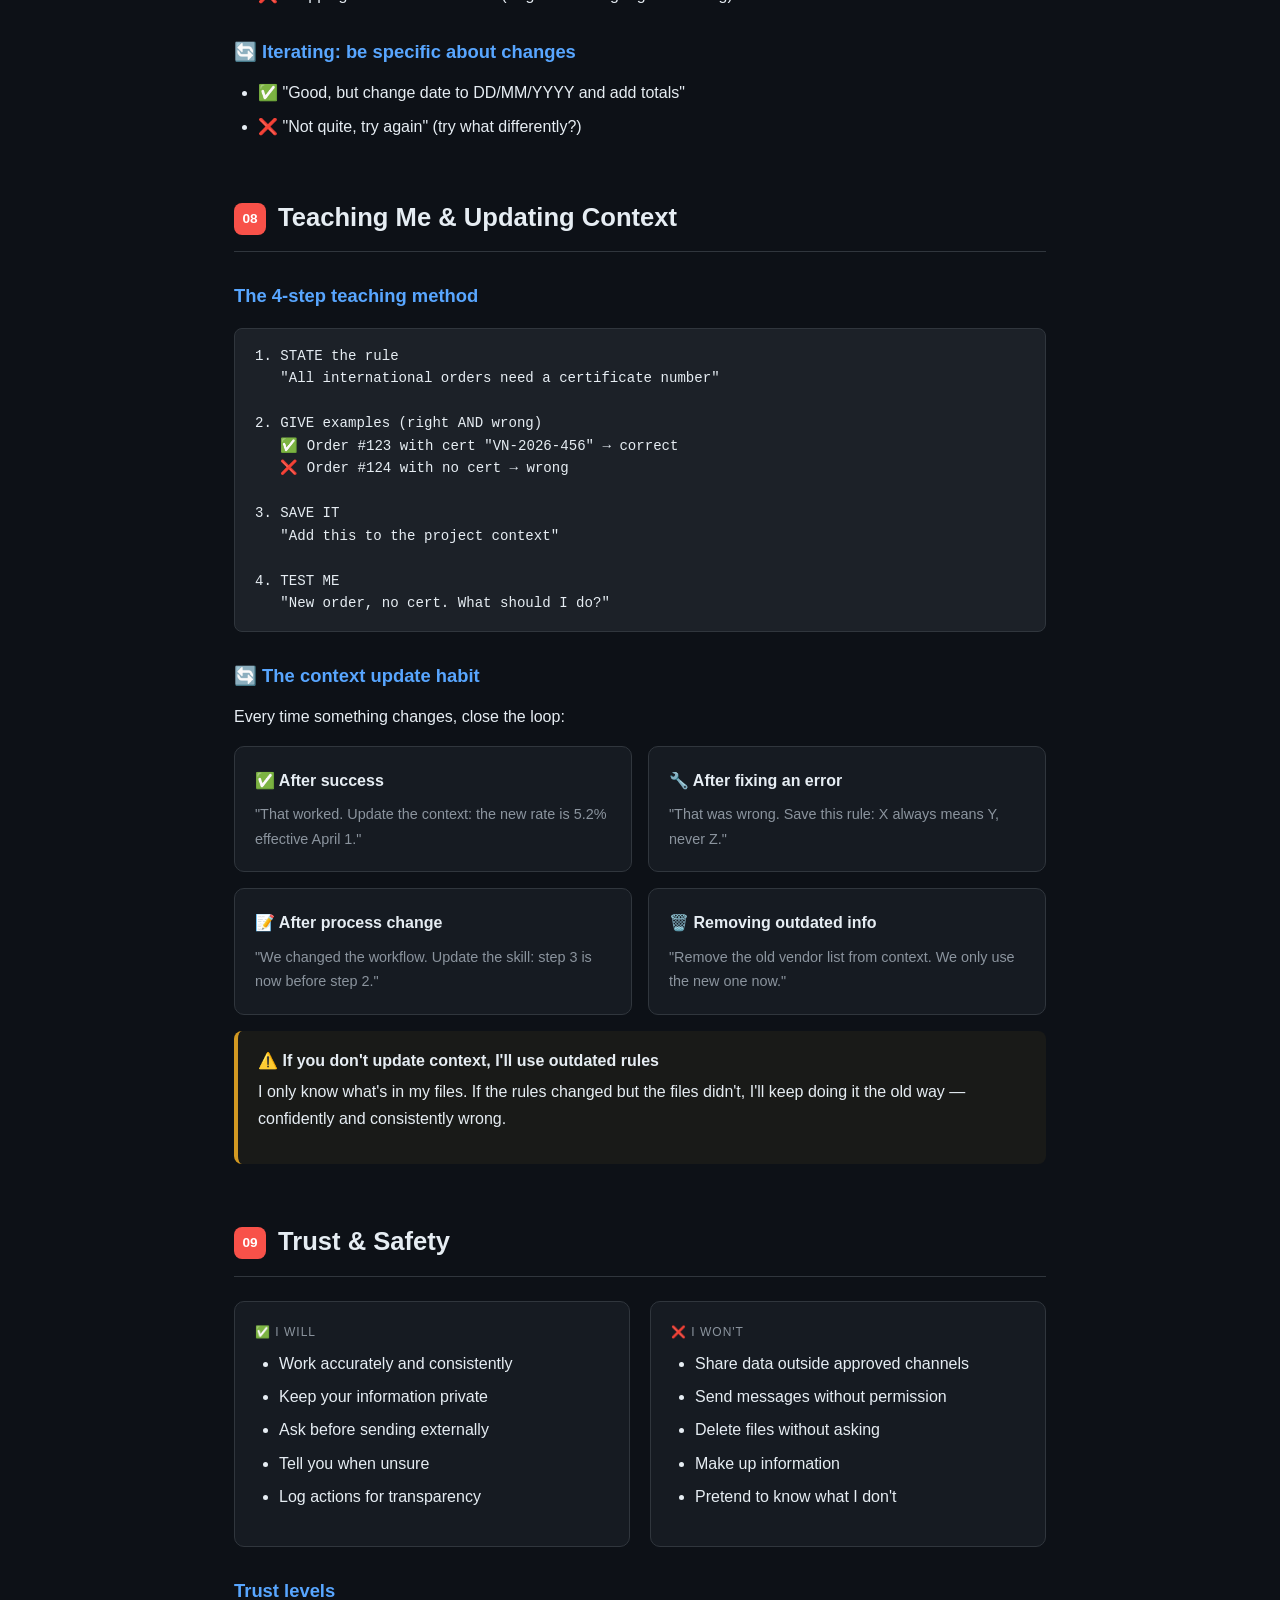
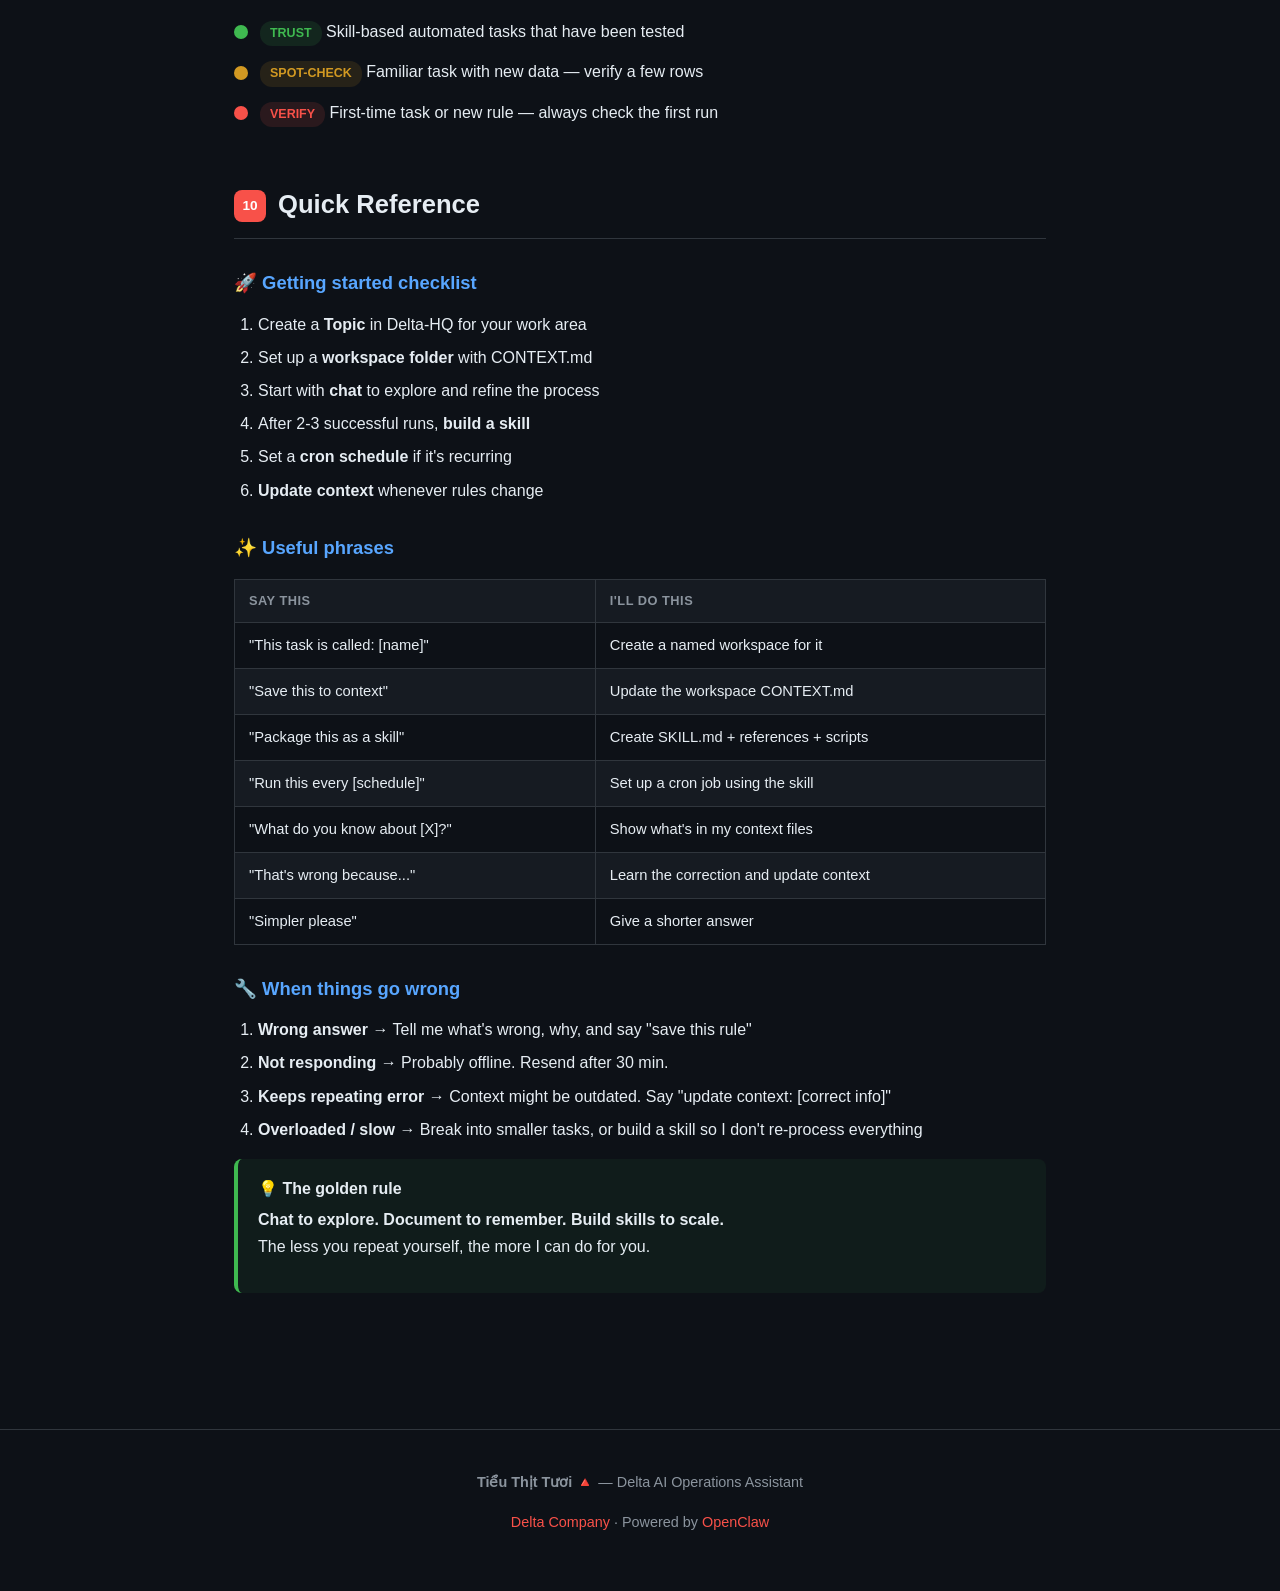
==== commit 0070bb5f: "v3: Workflow-first guide — Topic→Workspace→Document→Skill→Cron pipeline" ====
--- a/en.html
+++ b/en.html
@@ -4,7 +4,7 @@
     <meta charset="UTF-8">
     <meta name="viewport" content="width=device-width, initial-scale=1.0">
     <title>Working with Delta AI — A Human's Guide</title>
-    <meta name="description" content="Learn how to communicate effectively with Delta AI for the best results">
+    <meta name="description" content="Learn how to work effectively with Delta AI — from chatting to building reusable skills">
     <link rel="icon" href="data:image/svg+xml,<svg xmlns='http://www.w3.org/2000/svg' viewBox='0 0 100 100'><text y='.9em' font-size='90'>🔺</text></svg>">
     <link rel="stylesheet" href="shared.css">
 </head>
@@ -14,7 +14,7 @@
     <div class="hero-emoji">🔺</div>
     <h1>Working with Delta AI</h1>
     <p class="subtitle">A Human's Guide</p>
-    <p class="meta">How to talk to me so I actually understand what you need</p>
+    <p class="meta">From chatting to building real AI workflows — by Po & Tiểu Thịt Tươi</p>
     <a href="vi.html" class="lang-switch">🇻🇳 Đọc bằng Tiếng Việt</a>
 </div>
 
@@ -26,11 +26,11 @@
             <li><a href="#who">Who Am I?</a></li>
             <li><a href="#think">How I Think</a></li>
             <li><a href="#talk">How to Talk to Me</a></li>
-            <li><a href="#good">What I'm Good At</a></li>
-            <li><a href="#struggle">What I Struggle With</a></li>
+            <li><a href="#workspace">Set Up Your Workspace</a></li>
+            <li><a href="#workflow">The Right Workflow</a></li>
+            <li><a href="#skills">Build Skills, Not Chat</a></li>
             <li><a href="#prompts">Writing Better Prompts</a></li>
-            <li><a href="#mistakes">Common Mistakes</a></li>
-            <li><a href="#teach">Teaching Me New Things</a></li>
+            <li><a href="#teach">Teaching Me & Updating Context</a></li>
             <li><a href="#trust">Trust & Safety</a></li>
             <li><a href="#quick">Quick Reference</a></li>
         </ol>
@@ -42,7 +42,7 @@
         <p>I'm an AI operations assistant that works alongside the Delta team. I can read files, write reports, manage spreadsheets, search the web, look up information, and automate repetitive tasks. I'm available 24/7 via Telegram.</p>
         <div class="callout callout-warn">
             <div class="callout-title">I am NOT a chatbot.</div>
-            <p>I have memory files, scheduled tasks, and ongoing context. Think of me as a remote team member who happens to be software. I remember things across conversations — but only if I write them down.</p>
+            <p>I have memory, workspaces, scheduled tasks, and reusable skills. Think of me as a team member who can be trained once and then repeat the work forever — but only if you set it up right.</p>
         </div>
     </div>
 
@@ -50,20 +50,19 @@
     <div class="section" id="think">
         <h2><span class="section-number">02</span>How I Think</h2>
 
-        <h3>🧠 Memory</h3>
-        <p>I wake up fresh every session — like someone who slept and needs to re-read their notes. My memory lives in files that I read at the start of each conversation.</p>
-        <p>This means:</p>
+        <h3>🧠 Memory & Context</h3>
+        <p>I wake up fresh every session. My memory comes from <strong>files in your workspace</strong> — I read them at the start of each conversation.</p>
         <ul>
-            <li>If you taught me something last week and I saved it → <strong>I remember</strong></li>
-            <li>If we chatted casually and I didn't save it → <strong>I might forget</strong></li>
-            <li>When in doubt, remind me: "Last week you did X for me" helps a lot</li>
+            <li><strong>Good context</strong> = I understand your task immediately</li>
+            <li><strong>No context</strong> = I'm guessing, and I might guess wrong</li>
+            <li><strong>Outdated context</strong> = I'll do things the old way</li>
         </ul>
+        <p>This is why <strong>keeping your workspace context updated</strong> is the single most important thing you can do.</p>
 
         <h3>⚡ Downtime</h3>
-        <p>Sometimes I go offline (server issues, restarts). When I come back, I catch up automatically. But:</p>
         <div class="callout callout-error">
             <div class="callout-title">⚠️ I can't read messages sent while I was offline</div>
-            <p>If I didn't respond to your message, please resend it. I won't see messages from my downtime.</p>
+            <p>If I didn't respond, please resend. I catch up on scheduled tasks automatically, but I can't recover missed chat messages.</p>
         </div>
     </div>
 
@@ -71,15 +70,15 @@
     <div class="section" id="talk">
         <h2><span class="section-number">03</span>How to Talk to Me</h2>
 
-        <h3>✅ What works well</h3>
+        <h3>✅ What works</h3>
         <table>
             <thead><tr><th>Do this</th><th>Example</th></tr></thead>
             <tbody>
-                <tr><td><strong>Be specific</strong></td><td>"Update row 15 in the March report, column D, change 500 to 750" ✅</td></tr>
-                <tr><td><strong>Give context</strong></td><td>"In the delivery tracking sheet, tab 'March', find order #1234" ✅</td></tr>
-                <tr><td><strong>Correct me directly</strong></td><td>"Wrong. The rate should be 5%, not 8%" ✅</td></tr>
-                <tr><td><strong>Send files/images</strong></td><td>Drop a file, screenshot, or photo directly in chat ✅</td></tr>
-                <tr><td><strong>Explain the rule, not just the fix</strong></td><td>"Always round down for quantities under 10, because..." ✅</td></tr>
+                <tr><td><strong>Be specific</strong></td><td>"Update row 15, column D, change 500 to 750" ✅</td></tr>
+                <tr><td><strong>Give context</strong></td><td>"In the March delivery sheet, tab 'Summary'" ✅</td></tr>
+                <tr><td><strong>Correct directly</strong></td><td>"Wrong. The rate is 5%, not 8%" ✅</td></tr>
+                <tr><td><strong>Send files/images</strong></td><td>Drop files, screenshots, or photos in chat ✅</td></tr>
+                <tr><td><strong>Explain the rule</strong></td><td>"Always round down under 10, because..." ✅</td></tr>
             </tbody>
         </table>
 
@@ -87,75 +86,191 @@
         <table>
             <thead><tr><th>Avoid</th><th>Why</th></tr></thead>
             <tbody>
-                <tr><td>Vague requests</td><td>"Fix the report" — which report? which part? what's wrong?</td></tr>
-                <tr><td>Assuming I remember everything</td><td>I might be in a new session. A quick reminder helps.</td></tr>
-                <tr><td>Voice messages</td><td>I can't listen to audio — text or files only.</td></tr>
-                <tr><td>Multiple requests in one long paragraph</td><td>I might miss something. Use numbered lists instead.</td></tr>
+                <tr><td>Vague requests</td><td>"Fix the report" — which one? what's wrong?</td></tr>
+                <tr><td>Assuming I remember</td><td>New session = fresh brain. Remind me.</td></tr>
+                <tr><td>Voice messages</td><td>I can't listen to audio — text only.</td></tr>
+                <tr><td>One giant paragraph</td><td>I might miss things. Use numbered lists.</td></tr>
             </tbody>
         </table>
 
         <div class="callout callout-tip">
             <div class="callout-title">💬 Language</div>
-            <p>I speak both Vietnamese and English fluently. I'll match your language. Mixing is fine too — I follow naturally.</p>
-        </div>
-    </div>
-
-    <!-- 4 -->
-    <div class="section" id="good">
-        <h2><span class="section-number">04</span>What I'm Good At</h2>
-
-        <div class="strength-grid">
-            <div class="strength-card">
-                <h4>📊 Processing Large Data</h4>
-                <p>I can handle thousands of rows without getting tired or making fatigue errors.</p>
-            </div>
-            <div class="strength-card">
-                <h4>📏 Following Rules Consistently</h4>
-                <p>Once I learn a rule, I apply it the same way every time, to every row.</p>
-            </div>
-            <div class="strength-card">
-                <h4>⚙️ Google Workspace</h4>
-                <p>Sheets, Docs, Drive — I can read, write, update, and organize your files.</p>
-            </div>
-            <div class="strength-card">
-                <h4>🔍 Catching Errors</h4>
-                <p>I cross-reference data and spot patterns — typos, duplicates, mismatches.</p>
-            </div>
-            <div class="strength-card">
-                <h4>📝 Writing & Summarizing</h4>
-                <p>Reports, summaries, translations, documentation — in Vietnamese or English.</p>
-            </div>
-            <div class="strength-card">
-                <h4>🌐 Web Research</h4>
-                <p>I can search the web, look up information, and extract data from websites.</p>
-            </div>
-        </div>
-    </div>
-
-    <!-- 5 -->
-    <div class="section" id="struggle">
-        <h2><span class="section-number">05</span>What I Struggle With</h2>
-
+            <p>I speak Vietnamese and English fluently. I match your language. Mixing is fine.</p>
+        </div>
+    </div>
+
+    <!-- 4 — NEW -->
+    <div class="section" id="workspace">
+        <h2><span class="section-number">04</span>Set Up Your Workspace</h2>
+
+        <p>Before you start chatting, <strong>set up a proper workspace</strong>. This is the foundation for everything.</p>
+
+        <h3>📌 Step 1: Create a Topic</h3>
+        <p>In the Delta-HQ Telegram group, each area of work has its own <strong>Topic</strong> (thread). This keeps conversations organized and gives me the right context for each job.</p>
+
+        <div class="callout callout-tip">
+            <div class="callout-title">💡 One topic = One domain</div>
+            <p>Examples: "logistics-tracking", "driver-management", "monthly-reports". Don't mix unrelated work in one topic.</p>
+        </div>
+
+        <h3>📂 Step 2: Link to a Workspace</h3>
+        <p>Each topic should be connected to a <strong>workspace folder</strong> with context files:</p>
+
+<pre><code>workspace/
+├── your-project/
+│   ├── CONTEXT.md        ← What this job is about, rules, key info
+│   ├── references/       ← Templates, data files, examples
+│   ├── logs/             ← Output logs, status tracking
+│   └── SKILL.md          ← The reusable skill (see Section 6)
+</code></pre>
+
+        <p>When I enter your topic, I read the context files first. <strong>Better context = better results from the very first message.</strong></p>
+
+        <h3>🔄 Step 3: Keep Context Updated</h3>
+        <p>This is the step most people skip — and it's the most important one:</p>
+
+        <div class="callout callout-warn">
+            <div class="callout-title">After every successful task, update your workspace context.</div>
+            <p>Did the rules change? Did you learn something new? Did the process improve? <strong>Write it down.</strong> Future-you (and future-me) will thank you.</p>
+        </div>
+
+        <table>
+            <thead><tr><th>When</th><th>What to update</th></tr></thead>
+            <tbody>
+                <tr><td>Task completed successfully</td><td>Add notes on what worked, any exceptions found</td></tr>
+                <tr><td>I made a mistake</td><td>Add the correct rule to CONTEXT.md so I don't repeat it</td></tr>
+                <tr><td>Process changed</td><td>Update the steps, remove outdated info</td></tr>
+                <tr><td>New data source</td><td>Add file IDs, sheet names, column mappings</td></tr>
+            </tbody>
+        </table>
+
+        <p>Think of it like training a new employee: the better your training manual, the less you need to repeat yourself.</p>
+    </div>
+
+    <!-- 5 — NEW -->
+    <div class="section" id="workflow">
+        <h2><span class="section-number">05</span>The Right Workflow</h2>
+
+        <p>Most people start by chatting with me like a search engine. That works for quick questions. But for real work, follow this flow:</p>
+
+        <div class="callout callout-tip">
+            <div class="callout-title">🔄 The Delta AI Workflow</div>
+        </div>
+
+        <h3>Phase 1: Define → Document</h3>
+<pre><code>1. NAME THE JOB
+   "This task is called: Monthly Cost Report"
+
+2. WRITE THE DOCUMENT
+   - What is the goal?
+   - What are the inputs? (files, sheets, data sources)
+   - What are the rules? (calculations, formats, exceptions)
+   - What is the output? (where does it go, who gets it?)
+   - What does "done correctly" look like?
+
+3. SAVE TO WORKSPACE
+   → your-project/CONTEXT.md</code></pre>
+
+        <h3>Phase 2: Chat → Refine</h3>
+<pre><code>4. WORK WITH ME IN CHAT
+   - Give me the document, test the process
+   - I'll make mistakes — correct me
+   - Each correction improves the document
+
+5. UPDATE CONTEXT
+   - After each successful run, update CONTEXT.md
+   - Add edge cases, exceptions, lessons learned</code></pre>
+
+        <h3>Phase 3: Build → Automate</h3>
+<pre><code>6. BUILD A SKILL
+   - Package the process into a reusable skill (see Section 6)
+   - Skill = documented process + scripts + references
+
+7. SET A SCHEDULE (optional)
+   - Schedule as a cron job: "Run every Monday at 8AM"
+   - Now it runs automatically without chatting
+
+8. REUSE & IMPROVE
+   - Same skill, different data, forever
+   - Update the skill when rules change</code></pre>
+
+        <div class="callout callout-error">
+            <div class="callout-title">❌ What NOT to do</div>
+            <p>Don't just chat the same instructions every time. That wastes your time AND overloads me with context I have to re-process. Build a skill once, reuse forever.</p>
+        </div>
+    </div>
+
+    <!-- 6 — NEW -->
+    <div class="section" id="skills">
+        <h2><span class="section-number">06</span>Build Skills, Not Chat</h2>
+
+        <p>This is the key insight that separates <strong>productive AI use</strong> from <strong>just chatting</strong>:</p>
+
+        <div class="side-by-side">
+            <div class="panel">
+                <div class="panel-label">❌ Chat approach</div>
+                <ul>
+                    <li>Explain the same task every time</li>
+                    <li>I re-read context from scratch</li>
+                    <li>Inconsistent results</li>
+                    <li>Can't be automated</li>
+                    <li>Knowledge lives in chat history (lost)</li>
+                </ul>
+            </div>
+            <div class="panel">
+                <div class="panel-label">✅ Skill approach</div>
+                <ul>
+                    <li>Define once, run forever</li>
+                    <li>I know exactly what to do</li>
+                    <li>Consistent, repeatable results</li>
+                    <li>Can run on schedule (cron)</li>
+                    <li>Knowledge lives in files (permanent)</li>
+                </ul>
+            </div>
+        </div>
+
+        <h3>What is a Skill?</h3>
+        <p>A skill is a <strong>packaged, reusable procedure</strong> with:</p>
         <ul>
-            <li><strong>Things I haven't been taught</strong> — I don't know your team's specific rules until someone teaches me</li>
-            <li><strong>Ambiguous situations</strong> — When something could go multiple ways, I need you to clarify</li>
-            <li><strong>CAPTCHA-protected websites</strong> — Some sites block automated access</li>
-            <li><strong>Voice & video</strong> — I can't join calls, listen to voice messages, or watch videos</li>
-            <li><strong>Physical actions</strong> — I can't make phone calls, sign documents, or go somewhere</li>
-            <li><strong>Being confidently wrong</strong> — I sometimes give wrong answers with confidence, especially on specialized topics. <strong>Always verify when it's something new.</strong></li>
+            <li>📄 <strong>SKILL.md</strong> — Step-by-step instructions I follow</li>
+            <li>📁 <strong>references/</strong> — Templates, rules, mappings</li>
+            <li>📜 <strong>scripts/</strong> — Automation code (if needed)</li>
+            <li>📋 <strong>CONTEXT.md</strong> — Domain knowledge and edge cases</li>
         </ul>
 
-        <div class="callout callout-error">
-            <div class="callout-title">🤦 I can be wrong — please correct me!</div>
-            <p>The fastest way to make me better is to say "that's wrong, here's why..." I'll save the correction and won't make the same mistake again.</p>
-        </div>
-    </div>
-
-    <!-- 6 -->
+        <h3>Skill lifecycle</h3>
+<pre><code>CHAT (explore & learn)
+  ↓
+DOCUMENT (write rules & process)
+  ↓
+BUILD SKILL (package into reusable format)
+  ↓
+TEST (run 2-3 times, fix issues)
+  ↓
+SCHEDULE (set cron job if recurring)
+  ↓
+MAINTAIN (update when rules change)</code></pre>
+
+        <h3>Example: Before and After</h3>
+        <table>
+            <thead><tr><th></th><th>Before (chat only)</th><th>After (skill)</th></tr></thead>
+            <tbody>
+                <tr><td><strong>Monday</strong></td><td>"Process this file, here are the rules again..."</td><td>Skill runs automatically at 8AM ✅</td></tr>
+                <tr><td><strong>Tuesday</strong></td><td>"Same thing, but I forgot to mention..."</td><td>Already done, results delivered ✅</td></tr>
+                <tr><td><strong>Wednesday</strong></td><td>"Why did you do it differently?"</td><td>Consistent every time ✅</td></tr>
+                <tr><td><strong>Your time</strong></td><td>30 min/day explaining</td><td>0 min — check results only</td></tr>
+            </tbody>
+        </table>
+
+        <div class="callout callout-tip">
+            <div class="callout-title">💡 Ask me to build the skill for you</div>
+            <p>After we've successfully done a task 2-3 times through chat, say: <strong>"Package this as a skill"</strong>. I'll create the SKILL.md, reference files, and scripts automatically.</p>
+        </div>
+    </div>
+
+    <!-- 7 -->
     <div class="section" id="prompts">
-        <h2><span class="section-number">06</span>Writing Better Prompts</h2>
-
-        <p>The quality of my work depends heavily on how you ask. Here's how to get the best results:</p>
+        <h2><span class="section-number">07</span>Writing Better Prompts</h2>
 
         <h3>🎯 The S.C.R. Formula</h3>
         <div class="callout callout-tip">
@@ -163,114 +278,92 @@
             <p>Tell me <strong>what</strong> to do, <strong>where</strong> to do it, and <strong>what good looks like</strong>.</p>
         </div>
 
-        <h3>Examples: Bad → Good</h3>
-        <table>
-            <thead><tr><th>❌ Vague prompt</th><th>✅ Better prompt</th></tr></thead>
+        <h3>Bad → Good examples</h3>
+        <table>
+            <thead><tr><th>❌ Vague</th><th>✅ Clear</th></tr></thead>
             <tbody>
                 <tr>
                     <td>"Check the report"</td>
-                    <td>"Open the March delivery report on Google Sheets and check if the totals in column F match column H"</td>
+                    <td>"Open March report on Sheets, check if column F totals match column H"</td>
                 </tr>
                 <tr>
-                    <td>"Send this to the team"</td>
-                    <td>"Send this summary to the Delta-HQ group, topic 'logistics'"</td>
+                    <td>"Send to team"</td>
+                    <td>"Send this summary to Delta-HQ, logistics topic"</td>
                 </tr>
                 <tr>
-                    <td>"Fix the numbers"</td>
-                    <td>"In the cost sheet, row 25: change the amount from 15,000 to 18,500. The old number was before the price update."</td>
-                </tr>
-                <tr>
-                    <td>"Make a report"</td>
-                    <td>"Create a summary of this week's deliveries: total count, on-time %, any issues. Format as a short Telegram message."</td>
+                    <td>"Fix numbers"</td>
+                    <td>"Row 25, change amount from 15,000 to 18,500 (price updated)"</td>
                 </tr>
                 <tr>
                     <td>"Remember this"</td>
-                    <td>"Remember this rule: all orders over 500kg need a separate invoice. Save it for future reference."</td>
+                    <td>"Remember this rule and save to the project context: orders over 500kg need separate invoice"</td>
                 </tr>
             </tbody>
         </table>
 
-        <h3>📋 Multi-step Tasks</h3>
-        <p>When you need multiple things done, <strong>number them</strong>:</p>
-<pre><code>Please do these 3 things:
-1. Download today's tracking file from Google Drive
-2. Check for any shipments arriving tomorrow
-3. Post a summary to the group chat</code></pre>
-
-        <h3>📎 Sending Files</h3>
-        <p>When you send me a file, tell me what to do with it:</p>
+        <h3>📋 Multi-step: use numbered lists</h3>
+<pre><code>Do these 3 things:
+1. Download today's tracking file
+2. Check for arrivals tomorrow
+3. Post summary to group chat</code></pre>
+
+        <h3>📎 Sending files: always add instructions</h3>
         <ul>
-            <li>✅ "Here's the TXT file. Process it and create an Excel report."</li>
-            <li>✅ "Check this spreadsheet for errors in column C."</li>
-            <li>❌ Just dropping a file with no instructions (I'll guess, but might guess wrong)</li>
+            <li>✅ "Here's the file. Process it into an Excel report."</li>
+            <li>❌ Dropping a file with no context (I'll guess — might guess wrong)</li>
         </ul>
 
-        <h3>🔄 Iterating</h3>
-        <p>If the first result isn't right, <strong>be specific about what to change</strong>:</p>
+        <h3>🔄 Iterating: be specific about changes</h3>
         <ul>
-            <li>✅ "Good, but change the date format to DD/MM/YYYY and add a total row at the bottom"</li>
-            <li>❌ "Not quite right, try again" (I won't know what to change)</li>
-        </ul>
-    </div>
-
-    <!-- 7 -->
-    <div class="section" id="mistakes">
-        <h2><span class="section-number">07</span>Common Mistakes</h2>
-
-        <h3>👤 Mistakes people make with me</h3>
-        <table>
-            <thead><tr><th>Mistake</th><th>Better approach</th></tr></thead>
-            <tbody>
-                <tr><td>Expecting I know your team's unwritten rules</td><td>Teach me explicitly: "In our team, we always..."</td></tr>
-                <tr><td>Saying "as discussed" without context</td><td>Briefly remind me: "Like we set up last Tuesday..."</td></tr>
-                <tr><td>Not checking my first attempt at new work</td><td>Always verify the first time. Trust builds over time.</td></tr>
-                <tr><td>Asking "did you do it?" without looking</td><td>I always report results. Check the output first.</td></tr>
-                <tr><td>Sending tasks when I'm offline</td><td>If no response in a few minutes, I might be down. Resend later.</td></tr>
-                <tr><td>Giving feedback without specifics</td><td>"Row 5 is wrong" beats "something looks off"</td></tr>
-            </tbody>
-        </table>
-
-        <h3>🤖 Mistakes I make</h3>
-        <ul>
-            <li><strong>Applying general knowledge to specialized tasks</strong> — My general training might not match your specific procedures</li>
-            <li><strong>Not asking when I should</strong> — Sometimes I try to figure things out instead of asking. Tell me "ask before doing X" if needed.</li>
-            <li><strong>Over-complicating simple requests</strong> — If I'm giving you way more than you asked for, just say "simpler please"</li>
+            <li>✅ "Good, but change date to DD/MM/YYYY and add totals"</li>
+            <li>❌ "Not quite, try again" (try what differently?)</li>
         </ul>
     </div>
 
     <!-- 8 -->
     <div class="section" id="teach">
-        <h2><span class="section-number">08</span>Teaching Me New Things</h2>
-
-        <p>I learn fast and permanently — but only when taught properly. Here's the best method:</p>
-
-        <h3>4-step teaching method</h3>
-<pre><code>1. State the rule clearly
-   "All international orders must include a certificate number"
-
-2. Give examples (what's right AND what's wrong)
+        <h2><span class="section-number">08</span>Teaching Me & Updating Context</h2>
+
+        <h3>The 4-step teaching method</h3>
+<pre><code>1. STATE the rule
+   "All international orders need a certificate number"
+
+2. GIVE examples (right AND wrong)
    ✅ Order #123 with cert "VN-2026-456" → correct
-   ❌ Order #124 with no cert → wrong, must add it
-
-3. Tell me to save it
-   "Remember this rule for all future orders"
-
-4. Test me
-   "New order just came in, no cert. What should I do?"</code></pre>
-
-        <h3>✅ I learn permanently when you:</h3>
-        <ul>
-            <li>Correct me <strong>with explanation</strong> — "Wrong because..." not just "wrong"</li>
-            <li>Show <strong>real examples</strong> — concrete beats abstract</li>
-            <li>Tell me to <strong>save the rule</strong> — "Remember this" triggers me to write it down</li>
-        </ul>
-
-        <h3>❌ I DON'T learn when you:</h3>
-        <ul>
-            <li>Just say "no" without explaining what's right</li>
-            <li>Fix things yourself without telling me what was wrong</li>
-            <li>Give a one-time exception without saying it's an exception</li>
-        </ul>
+   ❌ Order #124 with no cert → wrong
+
+3. SAVE IT
+   "Add this to the project context"
+
+4. TEST ME
+   "New order, no cert. What should I do?"</code></pre>
+
+        <h3>🔄 The context update habit</h3>
+        <p>Every time something changes, close the loop:</p>
+
+        <div class="strength-grid">
+            <div class="strength-card">
+                <h4>✅ After success</h4>
+                <p>"That worked. Update the context: the new rate is 5.2% effective April 1."</p>
+            </div>
+            <div class="strength-card">
+                <h4>🔧 After fixing an error</h4>
+                <p>"That was wrong. Save this rule: X always means Y, never Z."</p>
+            </div>
+            <div class="strength-card">
+                <h4>📝 After process change</h4>
+                <p>"We changed the workflow. Update the skill: step 3 is now before step 2."</p>
+            </div>
+            <div class="strength-card">
+                <h4>🗑️ Removing outdated info</h4>
+                <p>"Remove the old vendor list from context. We only use the new one now."</p>
+            </div>
+        </div>
+
+        <div class="callout callout-warn">
+            <div class="callout-title">⚠️ If you don't update context, I'll use outdated rules</div>
+            <p>I only know what's in my files. If the rules changed but the files didn't, I'll keep doing it the old way — confidently and consistently wrong.</p>
+        </div>
     </div>
 
     <!-- 9 -->
@@ -283,9 +376,9 @@
                 <ul>
                     <li>Work accurately and consistently</li>
                     <li>Keep your information private</li>
-                    <li>Ask before sending anything external</li>
-                    <li>Tell you when I'm unsure</li>
-                    <li>Log my actions for transparency</li>
+                    <li>Ask before sending externally</li>
+                    <li>Tell you when unsure</li>
+                    <li>Log actions for transparency</li>
                 </ul>
             </div>
             <div class="panel">
@@ -300,18 +393,18 @@
             </div>
         </div>
 
-        <h3>When to trust me vs. verify</h3>
+        <h3>Trust levels</h3>
         <div class="trust-row">
             <div class="trust-dot" style="background: var(--green)"></div>
-            <span><span class="badge badge-green">TRUST</span> Routine tasks I've done many times for you</span>
+            <span><span class="badge badge-green">TRUST</span> Skill-based automated tasks that have been tested</span>
         </div>
         <div class="trust-row">
             <div class="trust-dot" style="background: var(--yellow)"></div>
-            <span><span class="badge badge-yellow">SPOT-CHECK</span> Familiar task types with new data</span>
+            <span><span class="badge badge-yellow">SPOT-CHECK</span> Familiar task with new data — verify a few rows</span>
         </div>
         <div class="trust-row">
             <div class="trust-dot" style="background: var(--accent)"></div>
-            <span><span class="badge badge-red">VERIFY</span> First time doing something new — always check the first run</span>
+            <span><span class="badge badge-red">VERIFY</span> First-time task or new rule — always check the first run</span>
         </div>
     </div>
 
@@ -319,37 +412,41 @@
     <div class="section" id="quick">
         <h2><span class="section-number">10</span>Quick Reference</h2>
 
-        <h3>📬 How to reach me</h3>
-        <ul>
-            <li><strong>Telegram</strong>: Direct message or tag me in a group</li>
-            <li><strong>Response time</strong>: Usually seconds (if online)</li>
-            <li><strong>Offline?</strong>: No response for >1 hour = probably down. Try again later.</li>
-        </ul>
+        <h3>🚀 Getting started checklist</h3>
+        <ol>
+            <li>Create a <strong>Topic</strong> in Delta-HQ for your work area</li>
+            <li>Set up a <strong>workspace folder</strong> with CONTEXT.md</li>
+            <li>Start with <strong>chat</strong> to explore and refine the process</li>
+            <li>After 2-3 successful runs, <strong>build a skill</strong></li>
+            <li>Set a <strong>cron schedule</strong> if it's recurring</li>
+            <li><strong>Update context</strong> whenever rules change</li>
+        </ol>
 
         <h3>✨ Useful phrases</h3>
         <table>
             <thead><tr><th>Say this</th><th>I'll do this</th></tr></thead>
             <tbody>
-                <tr><td>"Remember this: [rule]"</td><td>Save the rule to my memory files</td></tr>
-                <tr><td>"What do you know about [topic]?"</td><td>Tell you what rules/info I have saved</td></tr>
-                <tr><td>"Do this every day at 9AM"</td><td>Set up a scheduled task</td></tr>
-                <tr><td>"Summarize this file"</td><td>Read and create a summary</td></tr>
-                <tr><td>"Simpler please"</td><td>Give a shorter, more concise answer</td></tr>
-                <tr><td>"That's wrong because..."</td><td>Learn the correction permanently</td></tr>
+                <tr><td>"This task is called: [name]"</td><td>Create a named workspace for it</td></tr>
+                <tr><td>"Save this to context"</td><td>Update the workspace CONTEXT.md</td></tr>
+                <tr><td>"Package this as a skill"</td><td>Create SKILL.md + references + scripts</td></tr>
+                <tr><td>"Run this every [schedule]"</td><td>Set up a cron job using the skill</td></tr>
+                <tr><td>"What do you know about [X]?"</td><td>Show what's in my context files</td></tr>
+                <tr><td>"That's wrong because..."</td><td>Learn the correction and update context</td></tr>
+                <tr><td>"Simpler please"</td><td>Give a shorter answer</td></tr>
             </tbody>
         </table>
 
         <h3>🔧 When things go wrong</h3>
         <ol>
-            <li><strong>Wrong answer</strong> → Tell me what's wrong and why. I'll fix it and learn.</li>
-            <li><strong>Not responding</strong> → I might be offline. Try again in 30 minutes.</li>
-            <li><strong>Too much detail</strong> → Say "shorter" or "just the summary"</li>
-            <li><strong>Keeps repeating an error</strong> → The rule might not be saved. Say "Remember: [correct rule]"</li>
+            <li><strong>Wrong answer</strong> → Tell me what's wrong, why, and say "save this rule"</li>
+            <li><strong>Not responding</strong> → Probably offline. Resend after 30 min.</li>
+            <li><strong>Keeps repeating error</strong> → Context might be outdated. Say "update context: [correct info]"</li>
+            <li><strong>Overloaded / slow</strong> → Break into smaller tasks, or build a skill so I don't re-process everything</li>
         </ol>
 
         <div class="callout callout-tip">
             <div class="callout-title">💡 The golden rule</div>
-            <p>The more specific you are, the better I perform. Think of me like a smart colleague who's new to your team — I learn fast, but I need you to show me how things work here.</p>
+            <p><strong>Chat to explore. Document to remember. Build skills to scale.</strong><br>The less you repeat yourself, the more I can do for you.</p>
         </div>
     </div>
 
